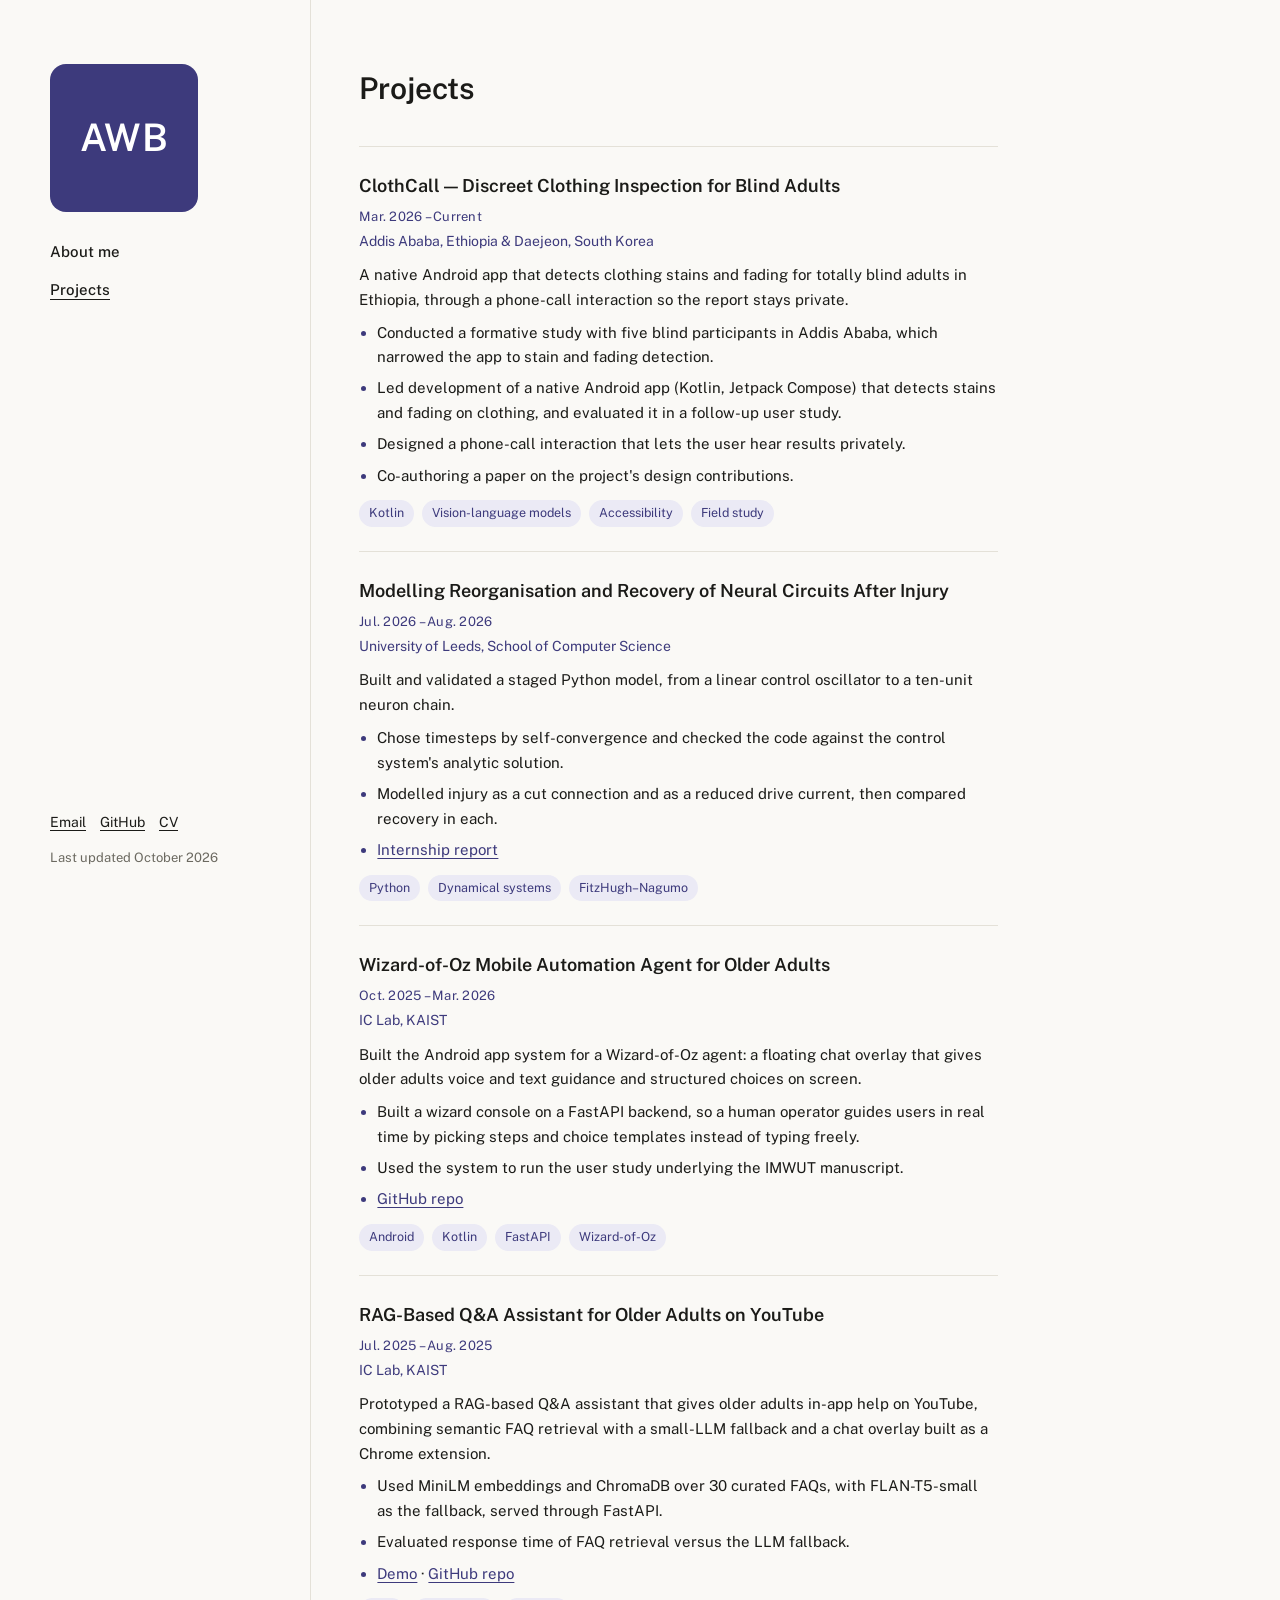
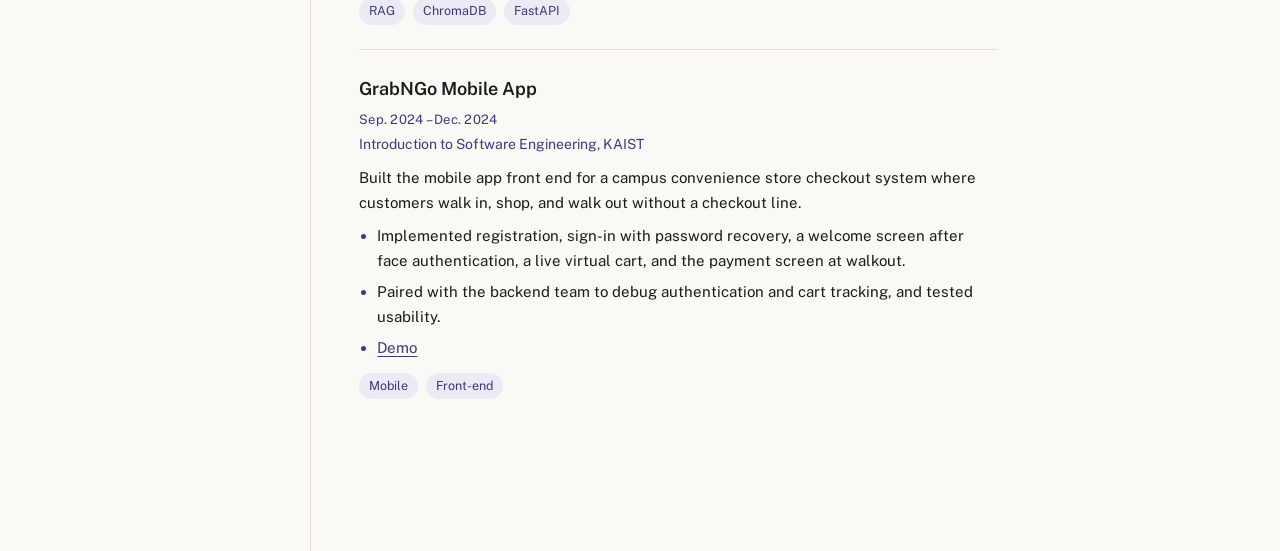
==== projects.html @ 0a4926be "Initial public site Static personal site: About, Research/Experience, Projects, Skills. Compiled CV " ====
<!DOCTYPE html>
<html lang="en">
<head>
<meta charset="UTF-8">
<meta name="viewport" content="width=device-width, initial-scale=1.0">
<title>Projects — Amen W. Brhanemesqel</title>
<link rel="preconnect" href="https://fonts.googleapis.com">
<link rel="preconnect" href="https://fonts.gstatic.com" crossorigin>
<link href="https://fonts.googleapis.com/css2?family=Fraunces:opsz,wght@9..144,500;9..144,600&family=Public+Sans:ital,wght@0,400;0,500;0,600;1,400&display=swap" rel="stylesheet">
<link rel="stylesheet" href="style.css">
</head>
<body>

<div class="layout">

  <aside class="sidebar">
    <div class="avatar">AWB</div>
    <nav>
      <a href="index.html">About me</a>
      <a href="projects.html" class="current">Projects</a>
    </nav>
    <div class="sidebar-footer">
      <div class="social-links">
        <a href="mailto:amita85412525@kaist.ac.kr">Email</a>
        <a href="https://github.com/amenwolde" target="_blank" rel="noopener">GitHub</a>
        <a href="Amen_Woldesenbet_CV.pdf" target="_blank" rel="noopener">CV</a>
      </div>
      <div class="updated">Last updated October 2026</div>
    </div>
  </aside>

  <main>

    <h1 class="page-title">Projects</h1>

    <section id="projects">

      <div class="entry">
        <h3>ClothCall — Discreet Clothing Inspection for Blind Adults</h3>
        <div class="meta">Mar. 2026 – Current</div>
        <div class="place">Addis Ababa, Ethiopia &amp; Daejeon, South Korea</div>
        <p>A native Android app that detects clothing stains and fading for totally blind adults in Ethiopia, through a phone-call interaction so the report stays private.</p>
        <ul>
          <li>Conducted a formative study with five blind participants in Addis Ababa, which narrowed the app to stain and fading detection.</li>
          <li>Led development of a native Android app (Kotlin, Jetpack Compose) that detects stains and fading on clothing, and evaluated it in a follow-up user study.</li>
          <li>Designed a phone-call interaction that lets the user hear results privately.</li>
          <li>Co-authoring a paper on the project's design contributions.</li>
        </ul>
        <div class="tag-row">
          <span class="tag">Kotlin</span>
          <span class="tag">Vision-language models</span>
          <span class="tag">Accessibility</span>
          <span class="tag">Field study</span>
        </div>
      </div>

      <div class="entry">
        <h3>Modelling Reorganisation and Recovery of Neural Circuits After Injury</h3>
        <div class="meta">Jul. 2026 – Aug. 2026</div>
        <div class="place">University of Leeds, School of Computer Science</div>
        <p>Built and validated a staged Python model, from a linear control oscillator to a ten-unit neuron chain.</p>
        <ul>
          <li>Chose timesteps by self-convergence and checked the code against the control system's analytic solution.</li>
          <li>Modelled injury as a cut connection and as a reduced drive current, then compared recovery in each.</li>
          <li><a href="https://drive.google.com/file/d/1W3PH9Ff0q4g5hTz11ZcTxBwVVzl6ne8S/view?usp=sharing" target="_blank" rel="noopener">Internship report</a></li>
        </ul>
        <div class="tag-row">
          <span class="tag">Python</span>
          <span class="tag">Dynamical systems</span>
          <span class="tag">FitzHugh–Nagumo</span>
        </div>
      </div>

      <div class="entry">
        <h3>Wizard-of-Oz Mobile Automation Agent for Older Adults</h3>
        <div class="meta">Oct. 2025 – Mar. 2026</div>
        <div class="place">IC Lab, KAIST</div>
        <p>Built the Android app system for a Wizard-of-Oz agent: a floating chat overlay that gives older adults voice and text guidance and structured choices on screen.</p>
        <ul>
          <li>Built a wizard console on a FastAPI backend, so a human operator guides users in real time by picking steps and choice templates instead of typing freely.</li>
          <li>Used the system to run the user study underlying the IMWUT manuscript.</li>
          <li><a href="https://github.com/Kaist-ICLab/Mobile-AI-helper" target="_blank" rel="noopener">GitHub repo</a></li>
        </ul>
        <div class="tag-row">
          <span class="tag">Android</span>
          <span class="tag">Kotlin</span>
          <span class="tag">FastAPI</span>
          <span class="tag">Wizard-of-Oz</span>
        </div>
      </div>

      <div class="entry">
        <h3>RAG-Based Q&amp;A Assistant for Older Adults on YouTube</h3>
        <div class="meta">Jul. 2025 – Aug. 2025</div>
        <div class="place">IC Lab, KAIST</div>
        <p>Prototyped a RAG-based Q&amp;A assistant that gives older adults in-app help on YouTube, combining semantic FAQ retrieval with a small-LLM fallback and a chat overlay built as a Chrome extension.</p>
        <ul>
          <li>Used MiniLM embeddings and ChromaDB over 30 curated FAQs, with FLAN-T5-small as the fallback, served through FastAPI.</li>
          <li>Evaluated response time of FAQ retrieval versus the LLM fallback.</li>
          <li><a href="https://drive.google.com/file/d/1zM8v5Gv-6i6zQXkNu6hFYhzypun6-TdA/view?usp=sharing" target="_blank" rel="noopener">Demo</a> · <a href="https://github.com/amenwolde/Youtube-extension" target="_blank" rel="noopener">GitHub repo</a></li>
        </ul>
        <div class="tag-row">
          <span class="tag">RAG</span>
          <span class="tag">ChromaDB</span>
          <span class="tag">FastAPI</span>
        </div>
      </div>

      <div class="entry">
        <h3>GrabNGo Mobile App</h3>
        <div class="meta">Sep. 2024 – Dec. 2024</div>
        <div class="place">Introduction to Software Engineering, KAIST</div>
        <p>Built the mobile app front end for a campus convenience store checkout system where customers walk in, shop, and walk out without a checkout line.</p>
        <ul>
          <li>Implemented registration, sign-in with password recovery, a welcome screen after face authentication, a live virtual cart, and the payment screen at walkout.</li>
          <li>Paired with the backend team to debug authentication and cart tracking, and tested usability.</li>
          <li><a href="https://drive.google.com/file/d/1HJCICB93lQ8GSmQ17-0LfWwXsdIGV2eK/view?usp=sharing" target="_blank" rel="noopener">Demo</a></li>
        </ul>
        <div class="tag-row">
          <span class="tag">Mobile</span>
          <span class="tag">Front-end</span>
        </div>
      </div>

    </section>

  </main>

</div>

</body>
</html>
---- style.css ----
:root {
  --ink: #1B1B18;
  --muted: #6B6960;
  --hair: #E4E1D8;
  --bg: #FAF9F6;
  --card: #FFFFFF;
  --accent: #3D3A7C;
  --accent-soft: #EBEAF5;
}

* { box-sizing: border-box; }

body {
  margin: 0;
  background: var(--bg);
  color: var(--ink);
  font-family: 'Public Sans', -apple-system, BlinkMacSystemFont, sans-serif;
  font-size: 16px;
  line-height: 1.65;
  -webkit-font-smoothing: antialiased;
}

a { color: var(--accent); text-decoration: none; }
a:hover { text-decoration: underline; }

.lead-link a,
.entry a,
.entry ul a {
  text-decoration: underline;
  text-underline-offset: 3px;
  text-decoration-thickness: 1px;
}
.lead-link a:hover,
.entry a:hover,
.entry ul a:hover { text-decoration-thickness: 2px; }

.layout {
  display: grid;
  grid-template-columns: 260px 1fr;
  max-width: 1180px;
  margin: 0 auto;
  min-height: 100vh;
}

.sidebar {
  position: sticky;
  top: 0;
  align-self: start;
  height: 100vh;
  padding: 4rem 2rem 2rem 0;
  display: flex;
  flex-direction: column;
}

.avatar {
  width: 148px;
  height: 148px;
  border-radius: 16px;
  background: var(--accent);
  color: #fff;
  display: flex;
  align-items: center;
  justify-content: center;
  font-family: 'Public Sans', sans-serif;
  font-weight: 600;
  font-size: 38px;
  letter-spacing: 1px;
  margin-bottom: 1.75rem;
}

nav {
  display: flex;
  flex-direction: column;
  gap: 0.85rem;
}

nav a {
  color: var(--ink);
  font-weight: 500;
  font-size: 15px;
}

nav a:hover { color: var(--accent); text-decoration: none; }
nav a.current { text-decoration: underline; text-underline-offset: 4px; }

.sidebar-footer {
  margin-top: auto;
  padding-top: 2rem;
}

.social-links {
  display: flex;
  gap: 14px;
  flex-wrap: wrap;
  font-size: 14px;
}

.social-links a {
  color: var(--ink);
  text-decoration: underline;
  text-underline-offset: 3px;
  text-decoration-thickness: 1px;
}
.social-links a:hover { color: var(--accent); text-decoration-thickness: 2px; }

.updated {
  margin-top: 0.75rem;
  font-size: 13px;
  color: var(--muted);
}

main {
  padding: 4rem 2rem 6rem 3rem;
  border-left: 1px solid var(--hair);
  max-width: 720px;
}

.signature {
  font-family: 'Fraunces', 'Public Sans', serif;
  font-size: 36px;
  font-weight: 500;
  letter-spacing: -0.01em;
  line-height: 1.15;
  margin: 0 0 1.75rem;
  color: var(--ink);
  background: #DEBEDC;
  border: 1px solid var(--ink);
  padding: 0.2em 0.5em;
  display: inline-block;
}

.page-title {
  font-size: 30px;
  font-weight: 600;
  margin: 0 0 2rem;
}

p {
  margin: 0 0 1.15rem;
  color: var(--ink);
}

p.lead-link {
  font-weight: 500;
}

section { margin-bottom: 3.5rem; }

h2 {
  font-size: 26px;
  font-weight: 600;
  margin: 0 0 0.25rem;
}

.entry {
  border-top: 1px solid var(--hair);
  padding: 1.5rem 0;
}

.entry:last-child { padding-bottom: 0; }

.entry h3 {
  font-size: 18px;
  font-weight: 600;
  margin: 0 0 0.35rem;
}

.entry .meta {
  font-size: 13px;
  letter-spacing: 0.02em;
  color: var(--accent);
  margin-bottom: 0.15rem;
}

.entry .place {
  font-size: 14px;
  color: var(--accent);
  margin-bottom: 0.65rem;
}

.entry .place a {
  color: var(--accent);
  text-decoration: underline;
  text-underline-offset: 3px;
  text-decoration-thickness: 1px;
}
.entry .place a:hover { text-decoration-thickness: 2px; }

.entry p { margin-bottom: 0.5rem; font-size: 15px; }

.entry ul {
  margin: 0.5rem 0 0;
  padding-left: 1.15rem;
}

.entry ul li {
  margin-bottom: 0.4rem;
  font-size: 15px;
}

.entry ul li::marker { color: var(--accent); }

.tag-row {
  display: flex;
  flex-wrap: wrap;
  gap: 8px;
  margin-top: 0.75rem;
}

.tag {
  font-size: 12.5px;
  color: var(--accent);
  background: var(--accent-soft);
  padding: 3px 10px;
  border-radius: 20px;
}

.skill-row {
  display: grid;
  grid-template-columns: 170px 1fr;
  gap: 1.25rem;
  padding: 1rem 0;
}

.skill-row .skill-cat {
  font-size: 14px;
  font-weight: 600;
  color: var(--muted);
}

.skill-row .skill-list {
  font-size: 15px;
}

@media (max-width: 800px) {
  .skill-row {
    grid-template-columns: 1fr;
    gap: 0.25rem;
  }
}

@media (max-width: 800px) {
  .layout { grid-template-columns: 1fr; }
  .sidebar {
    position: relative;
    height: auto;
    padding: 2.5rem 1.5rem 1.5rem;
    flex-direction: row;
    align-items: center;
    gap: 1.5rem;
  }
  .avatar { width: 84px; height: 84px; font-size: 22px; margin-bottom: 0; border-radius: 12px; }
  nav { flex-direction: row; flex-wrap: wrap; gap: 1.25rem; }
  .sidebar-footer { display: none; }
  main { padding: 2.5rem 1.5rem 4rem; border-left: none; border-top: 1px solid var(--hair); max-width: 100%; }
  .signature { font-size: 28px; }
}
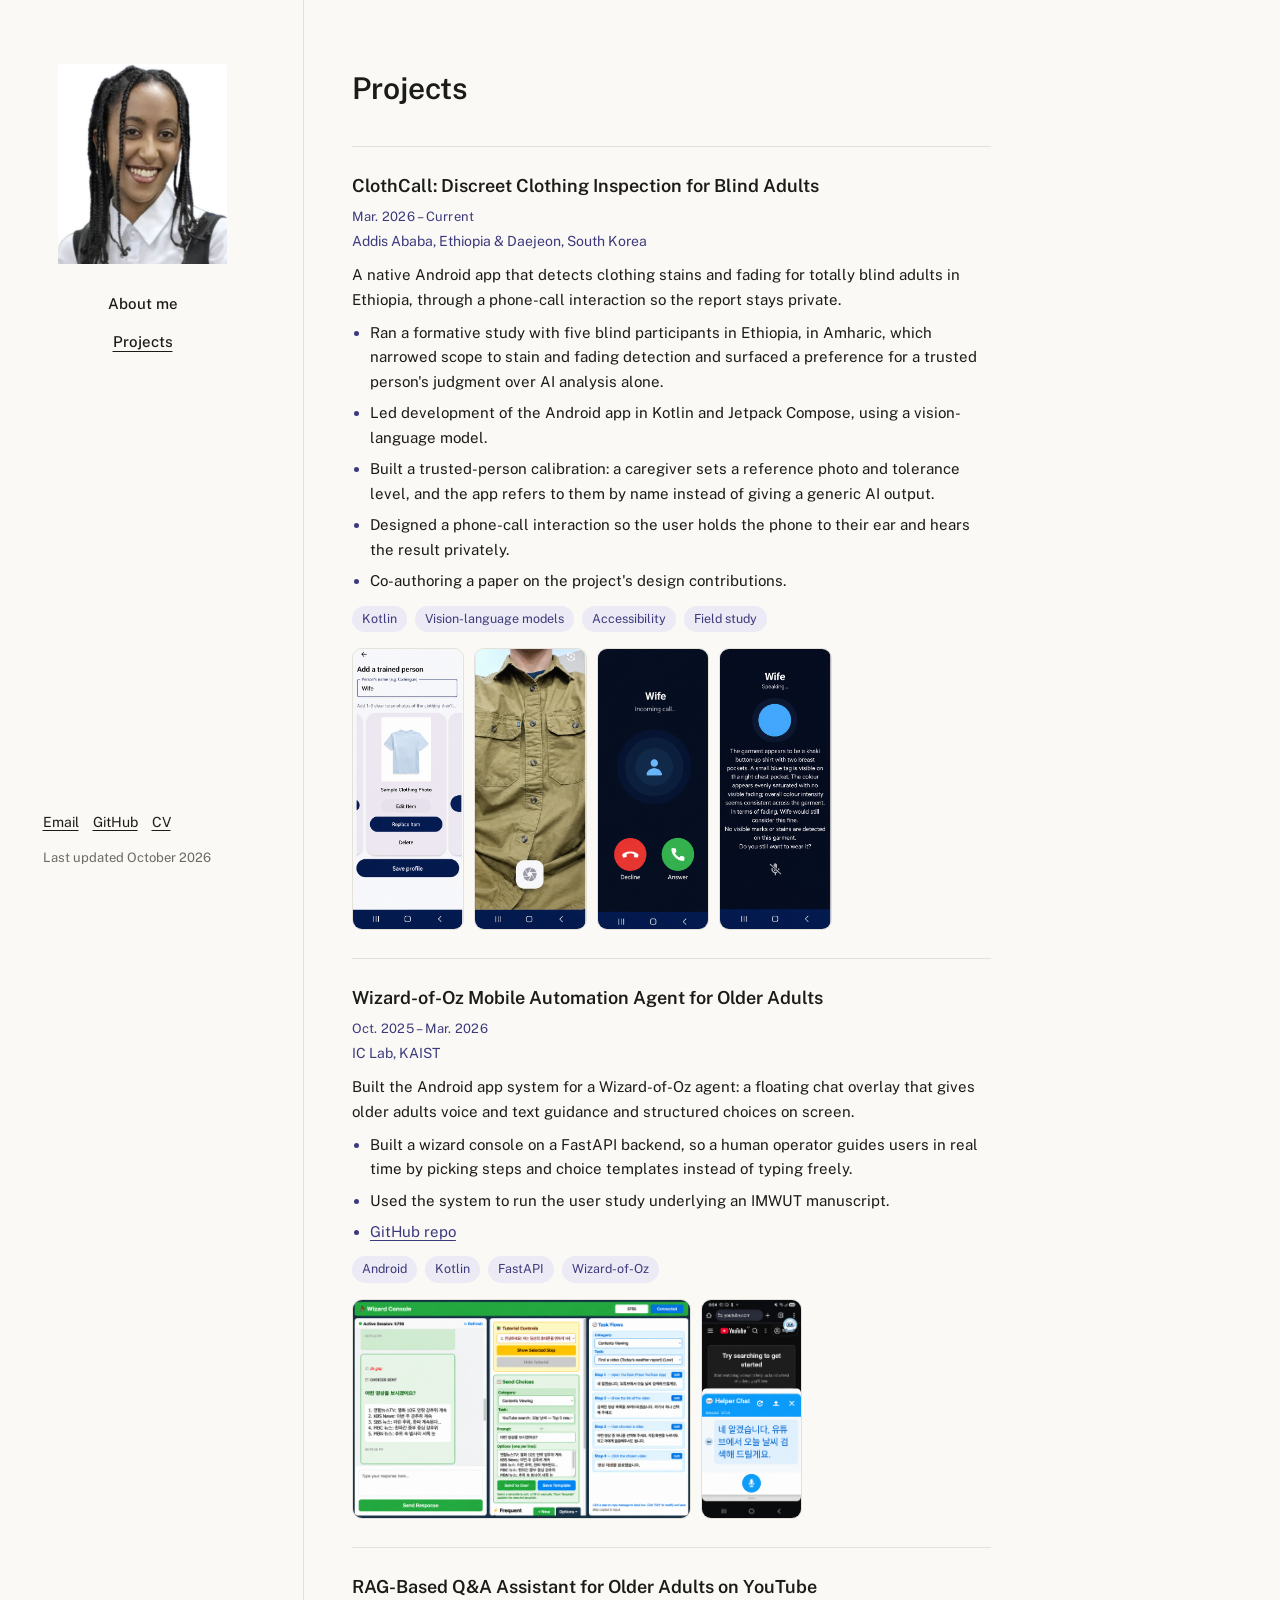
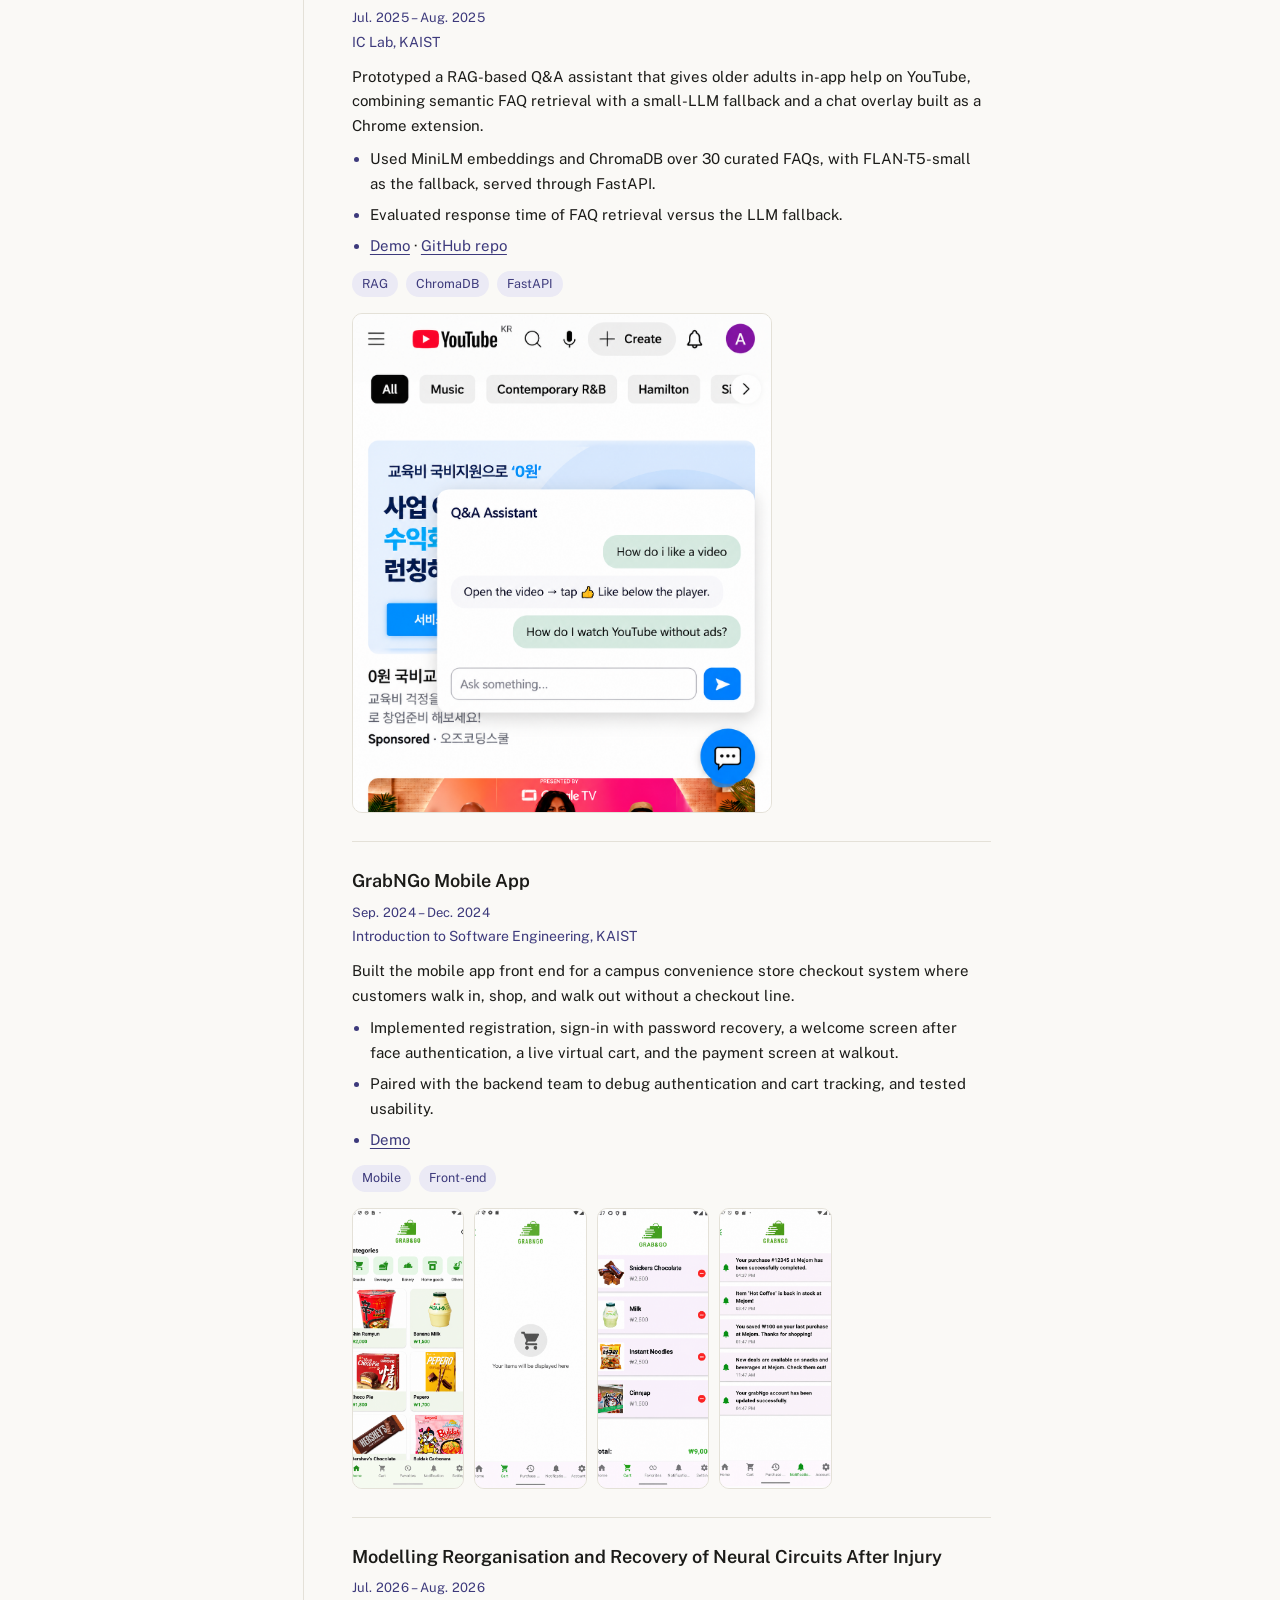
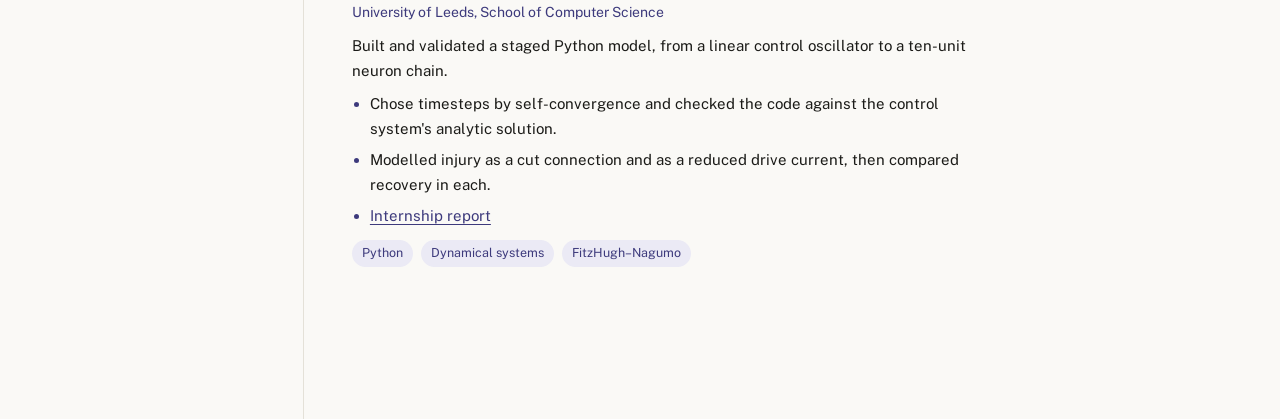
==== commit 8ad01e6c: "add project images" ====
--- a/projects.html
+++ b/projects.html
@@ -3,7 +3,7 @@
 <head>
 <meta charset="UTF-8">
 <meta name="viewport" content="width=device-width, initial-scale=1.0">
-<title>Projects — Amen W. Brhanemesqel</title>
+<title>Projects · Amen W. Brhanemesqel</title>
 <link rel="preconnect" href="https://fonts.googleapis.com">
 <link rel="preconnect" href="https://fonts.gstatic.com" crossorigin>
 <link href="https://fonts.googleapis.com/css2?family=Fraunces:opsz,wght@9..144,500;9..144,600&family=Public+Sans:ital,wght@0,400;0,500;0,600;1,400&display=swap" rel="stylesheet">
@@ -14,7 +14,7 @@
 <div class="layout">
 
   <aside class="sidebar">
-    <div class="avatar">AWB</div>
+    <img class="avatar" src="images/avatar.jpg" alt="Portrait of Amen Woldesenbet Brhanemesqel">
     <nav>
       <a href="index.html">About me</a>
       <a href="projects.html" class="current">Projects</a>
@@ -36,14 +36,15 @@
     <section id="projects">
 
       <div class="entry">
-        <h3>ClothCall — Discreet Clothing Inspection for Blind Adults</h3>
+        <h3>ClothCall: Discreet Clothing Inspection for Blind Adults</h3>
         <div class="meta">Mar. 2026 – Current</div>
         <div class="place">Addis Ababa, Ethiopia &amp; Daejeon, South Korea</div>
         <p>A native Android app that detects clothing stains and fading for totally blind adults in Ethiopia, through a phone-call interaction so the report stays private.</p>
         <ul>
-          <li>Conducted a formative study with five blind participants in Addis Ababa, which narrowed the app to stain and fading detection.</li>
-          <li>Led development of a native Android app (Kotlin, Jetpack Compose) that detects stains and fading on clothing, and evaluated it in a follow-up user study.</li>
-          <li>Designed a phone-call interaction that lets the user hear results privately.</li>
+          <li>Ran a formative study with five blind participants in Ethiopia, in Amharic, which narrowed scope to stain and fading detection and surfaced a preference for a trusted person's judgment over AI analysis alone.</li>
+          <li>Led development of the Android app in Kotlin and Jetpack Compose, using a vision-language model.</li>
+          <li>Built a trusted-person calibration: a caregiver sets a reference photo and tolerance level, and the app refers to them by name instead of giving a generic AI output.</li>
+          <li>Designed a phone-call interaction so the user holds the phone to their ear and hears the result privately.</li>
           <li>Co-authoring a paper on the project's design contributions.</li>
         </ul>
         <div class="tag-row">
@@ -51,6 +52,74 @@
           <span class="tag">Vision-language models</span>
           <span class="tag">Accessibility</span>
           <span class="tag">Field study</span>
+        </div>
+        <div class="image-row quad">
+          <img class="entry-img phone" src="images/clothcall-fade-calibration.png" alt="Add a trusted person: name them (e.g. Wife, Colleague) and rate the same fabric photo at four fade levels (Still fine, Borderline, Retire, Very Worn)">
+          <img class="entry-img phone" src="images/clothcall-shirt-photo.png" alt="Camera view of a khaki button-up shirt the user is holding up to inspect">
+          <img class="entry-img phone" src="images/clothcall-incoming-call.png" alt="Incoming call screen from the trusted person named 'Wife'">
+          <img class="entry-img phone" src="images/clothcall-result.png" alt="Wife is speaking: khaki button-up shirt with two breast pockets, small blue tag on the right chest pocket, colour consistent across the garment, no visible marks or stains; Wife would still consider this fine">
+        </div>
+      </div>
+
+      <div class="entry">
+        <h3>Wizard-of-Oz Mobile Automation Agent for Older Adults</h3>
+        <div class="meta">Oct. 2025 – Mar. 2026</div>
+        <div class="place">IC Lab, KAIST</div>
+        <p>Built the Android app system for a Wizard-of-Oz agent: a floating chat overlay that gives older adults voice and text guidance and structured choices on screen.</p>
+        <ul>
+          <li>Built a wizard console on a FastAPI backend, so a human operator guides users in real time by picking steps and choice templates instead of typing freely.</li>
+          <li>Used the system to run the user study underlying an IMWUT manuscript.</li>
+          <li><a href="https://github.com/Kaist-ICLab/Mobile-AI-helper" target="_blank" rel="noopener">GitHub repo</a></li>
+        </ul>
+        <div class="tag-row">
+          <span class="tag">Android</span>
+          <span class="tag">Kotlin</span>
+          <span class="tag">FastAPI</span>
+          <span class="tag">Wizard-of-Oz</span>
+        </div>
+        <div class="image-row pair">
+          <img class="entry-img wide" src="images/wizard-of-oz-console.png" alt="Wizard Console: active session with choices sent to the user ('어떤 영상을 보시겠어요?' and five Korean news options), tutorial controls, 'Send Choices' template picker, and a Task Flows panel showing the Contents Viewing task 'Find a video (Today's weather report)' broken into four editable steps">
+          <img class="entry-img phone" src="images/wizard-of-oz-phone.png" alt="Older-adult phone on YouTube KR with the Helper Chat overlay opened; the assistant says in Korean '네 알겠습니다, 유튜브에서 오늘 날씨 검색해 드릴게요.' above a large microphone button">
+        </div>
+      </div>
+
+      <div class="entry">
+        <h3>RAG-Based Q&amp;A Assistant for Older Adults on YouTube</h3>
+        <div class="meta">Jul. 2025 – Aug. 2025</div>
+        <div class="place">IC Lab, KAIST</div>
+        <p>Prototyped a RAG-based Q&amp;A assistant that gives older adults in-app help on YouTube, combining semantic FAQ retrieval with a small-LLM fallback and a chat overlay built as a Chrome extension.</p>
+        <ul>
+          <li>Used MiniLM embeddings and ChromaDB over 30 curated FAQs, with FLAN-T5-small as the fallback, served through FastAPI.</li>
+          <li>Evaluated response time of FAQ retrieval versus the LLM fallback.</li>
+          <li><a href="https://drive.google.com/file/d/1zM8v5Gv-6i6zQXkNu6hFYhzypun6-TdA/view?usp=sharing" target="_blank" rel="noopener">Demo</a> · <a href="https://github.com/amenwolde/Youtube-extension" target="_blank" rel="noopener">GitHub repo</a></li>
+        </ul>
+        <div class="tag-row">
+          <span class="tag">RAG</span>
+          <span class="tag">ChromaDB</span>
+          <span class="tag">FastAPI</span>
+        </div>
+        <img class="entry-img" src="images/youtube-rag-ext.png" alt="Q&amp;A Assistant overlay on YouTube KR: user asks 'How do I like a video' and the assistant replies 'Open the video, tap Like below the player'; a second question 'How do I watch YouTube without ads?' is in the input">
+      </div>
+
+      <div class="entry">
+        <h3>GrabNGo Mobile App</h3>
+        <div class="meta">Sep. 2024 – Dec. 2024</div>
+        <div class="place">Introduction to Software Engineering, KAIST</div>
+        <p>Built the mobile app front end for a campus convenience store checkout system where customers walk in, shop, and walk out without a checkout line.</p>
+        <ul>
+          <li>Implemented registration, sign-in with password recovery, a welcome screen after face authentication, a live virtual cart, and the payment screen at walkout.</li>
+          <li>Paired with the backend team to debug authentication and cart tracking, and tested usability.</li>
+          <li><a href="https://drive.google.com/file/d/1HJCICB93lQ8GSmQ17-0LfWwXsdIGV2eK/view?usp=sharing" target="_blank" rel="noopener">Demo</a></li>
+        </ul>
+        <div class="tag-row">
+          <span class="tag">Mobile</span>
+          <span class="tag">Front-end</span>
+        </div>
+        <div class="image-row quad">
+          <img class="entry-img phone" src="images/grabngo-home.png" alt="GRAB&amp;GO home: Categories row (Snacks, Beverages, Bakery, Home goods, Others) above a product grid with Shin Ramyun ₩2,000, Banana Milk ₩1,500, Choco Pie ₩1,800, Pepero ₩1,700, Hershey's Chocolate, and Buldak Carbonara">
+          <img class="entry-img phone" src="images/grabngo-cart-empty.png" alt="GRABNGO empty cart screen with a shopping-cart icon and the message 'Your items will be displayed here', Cart tab active in the bottom nav">
+          <img class="entry-img phone" src="images/grabngo-cart-filled.png" alt="GRAB&amp;GO cart with four items (Snickers Chocolate ₩2,500, Milk ₩2,500, Instant Noodles ₩2,500, Cinnjap ₩1,500), each with a red remove button, and a running total of ₩9,000">
+          <img class="entry-img phone" src="images/grabngo-notifications.png" alt="GRABNGO notifications feed: purchase #12345 at Mejom completed, Hot Coffee back in stock, saved ₩100 on last purchase, new deals on snacks and beverages, account updated successfully">
         </div>
       </div>
 
@@ -71,57 +140,6 @@
         </div>
       </div>
 
-      <div class="entry">
-        <h3>Wizard-of-Oz Mobile Automation Agent for Older Adults</h3>
-        <div class="meta">Oct. 2025 – Mar. 2026</div>
-        <div class="place">IC Lab, KAIST</div>
-        <p>Built the Android app system for a Wizard-of-Oz agent: a floating chat overlay that gives older adults voice and text guidance and structured choices on screen.</p>
-        <ul>
-          <li>Built a wizard console on a FastAPI backend, so a human operator guides users in real time by picking steps and choice templates instead of typing freely.</li>
-          <li>Used the system to run the user study underlying the IMWUT manuscript.</li>
-          <li><a href="https://github.com/Kaist-ICLab/Mobile-AI-helper" target="_blank" rel="noopener">GitHub repo</a></li>
-        </ul>
-        <div class="tag-row">
-          <span class="tag">Android</span>
-          <span class="tag">Kotlin</span>
-          <span class="tag">FastAPI</span>
-          <span class="tag">Wizard-of-Oz</span>
-        </div>
-      </div>
-
-      <div class="entry">
-        <h3>RAG-Based Q&amp;A Assistant for Older Adults on YouTube</h3>
-        <div class="meta">Jul. 2025 – Aug. 2025</div>
-        <div class="place">IC Lab, KAIST</div>
-        <p>Prototyped a RAG-based Q&amp;A assistant that gives older adults in-app help on YouTube, combining semantic FAQ retrieval with a small-LLM fallback and a chat overlay built as a Chrome extension.</p>
-        <ul>
-          <li>Used MiniLM embeddings and ChromaDB over 30 curated FAQs, with FLAN-T5-small as the fallback, served through FastAPI.</li>
-          <li>Evaluated response time of FAQ retrieval versus the LLM fallback.</li>
-          <li><a href="https://drive.google.com/file/d/1zM8v5Gv-6i6zQXkNu6hFYhzypun6-TdA/view?usp=sharing" target="_blank" rel="noopener">Demo</a> · <a href="https://github.com/amenwolde/Youtube-extension" target="_blank" rel="noopener">GitHub repo</a></li>
-        </ul>
-        <div class="tag-row">
-          <span class="tag">RAG</span>
-          <span class="tag">ChromaDB</span>
-          <span class="tag">FastAPI</span>
-        </div>
-      </div>
-
-      <div class="entry">
-        <h3>GrabNGo Mobile App</h3>
-        <div class="meta">Sep. 2024 – Dec. 2024</div>
-        <div class="place">Introduction to Software Engineering, KAIST</div>
-        <p>Built the mobile app front end for a campus convenience store checkout system where customers walk in, shop, and walk out without a checkout line.</p>
-        <ul>
-          <li>Implemented registration, sign-in with password recovery, a welcome screen after face authentication, a live virtual cart, and the payment screen at walkout.</li>
-          <li>Paired with the backend team to debug authentication and cart tracking, and tested usability.</li>
-          <li><a href="https://drive.google.com/file/d/1HJCICB93lQ8GSmQ17-0LfWwXsdIGV2eK/view?usp=sharing" target="_blank" rel="noopener">Demo</a></li>
-        </ul>
-        <div class="tag-row">
-          <span class="tag">Mobile</span>
-          <span class="tag">Front-end</span>
-        </div>
-      </div>
-
     </section>
 
   </main>
--- a/style.css
+++ b/style.css
@@ -10,6 +10,8 @@
 
 * { box-sizing: border-box; }
 
+html { overflow-y: scroll; scrollbar-gutter: stable; }
+
 body {
   margin: 0;
   background: var(--bg);
@@ -18,6 +20,7 @@
   font-size: 16px;
   line-height: 1.65;
   -webkit-font-smoothing: antialiased;
+  overflow-x: hidden;
 }
 
 a { color: var(--accent); text-decoration: none; }
@@ -53,25 +56,21 @@
 }
 
 .avatar {
-  width: 148px;
-  height: 148px;
-  border-radius: 16px;
-  background: var(--accent);
-  color: #fff;
-  display: flex;
+  width: 200px;
+  height: 200px;
+  border-radius: 18px;
+  background: transparent;
+  object-fit: contain;
+  display: block;
+  margin-bottom: 1.75rem;
+}
+
+nav {
+  display: flex;
+  flex-direction: column;
   align-items: center;
-  justify-content: center;
-  font-family: 'Public Sans', sans-serif;
-  font-weight: 600;
-  font-size: 38px;
-  letter-spacing: 1px;
-  margin-bottom: 1.75rem;
-}
-
-nav {
-  display: flex;
-  flex-direction: column;
   gap: 0.85rem;
+  width: 200px;
 }
 
 nav a {
@@ -113,6 +112,7 @@
   padding: 4rem 2rem 6rem 3rem;
   border-left: 1px solid var(--hair);
   max-width: 720px;
+  min-width: 0;
 }
 
 .signature {
@@ -199,6 +199,55 @@
 }
 
 .entry ul li::marker { color: var(--accent); }
+
+.entry-img {
+  display: block;
+  width: 100%;
+  max-width: 420px;
+  margin: 1rem 0 0.25rem;
+  border-radius: 10px;
+  border: 1px solid var(--hair);
+  background: var(--bg);
+}
+
+.image-row {
+  display: flex;
+  flex-wrap: wrap;
+  align-items: flex-start;
+  gap: 10px;
+  margin: 1rem 0 0.25rem;
+  max-width: 480px;
+}
+
+.image-row .entry-img { margin: 0; }
+.image-row .entry-img.wide { flex: 1 1 300px; max-width: 320px; }
+.image-row .entry-img.phone { flex: 0 0 130px; max-width: 150px; }
+
+.image-row.triple .entry-img.phone,
+.image-row.quad  .entry-img.phone {
+  flex: 1 1 0;
+  min-width: 0;
+  max-width: none;
+  aspect-ratio: 2 / 5;         /* matches the source screenshots */
+  object-fit: cover;
+  object-position: center;
+}
+
+/* Pair: console + phone — same height, widths differ by aspect ratio */
+.image-row.pair { max-width: none; align-items: stretch; }
+.image-row.pair .entry-img {
+  flex: 0 0 auto;
+  height: 220px;
+  width: auto;
+  max-width: none;
+  object-fit: contain;
+}
+
+@media (max-width: 540px) {
+  .image-row { flex-direction: column; }
+  .image-row .entry-img.wide,
+  .image-row .entry-img.phone { max-width: 100%; width: 100%; flex: 1 1 auto; }
+}
 
 .tag-row {
   display: flex;
@@ -249,8 +298,8 @@
     align-items: center;
     gap: 1.5rem;
   }
-  .avatar { width: 84px; height: 84px; font-size: 22px; margin-bottom: 0; border-radius: 12px; }
-  nav { flex-direction: row; flex-wrap: wrap; gap: 1.25rem; }
+  .avatar { width: 110px; height: 110px; margin-bottom: 0; border-radius: 14px; }
+  nav { flex-direction: row; flex-wrap: wrap; gap: 1.25rem; width: auto; align-items: center; }
   .sidebar-footer { display: none; }
   main { padding: 2.5rem 1.5rem 4rem; border-left: none; border-top: 1px solid var(--hair); max-width: 100%; }
   .signature { font-size: 28px; }
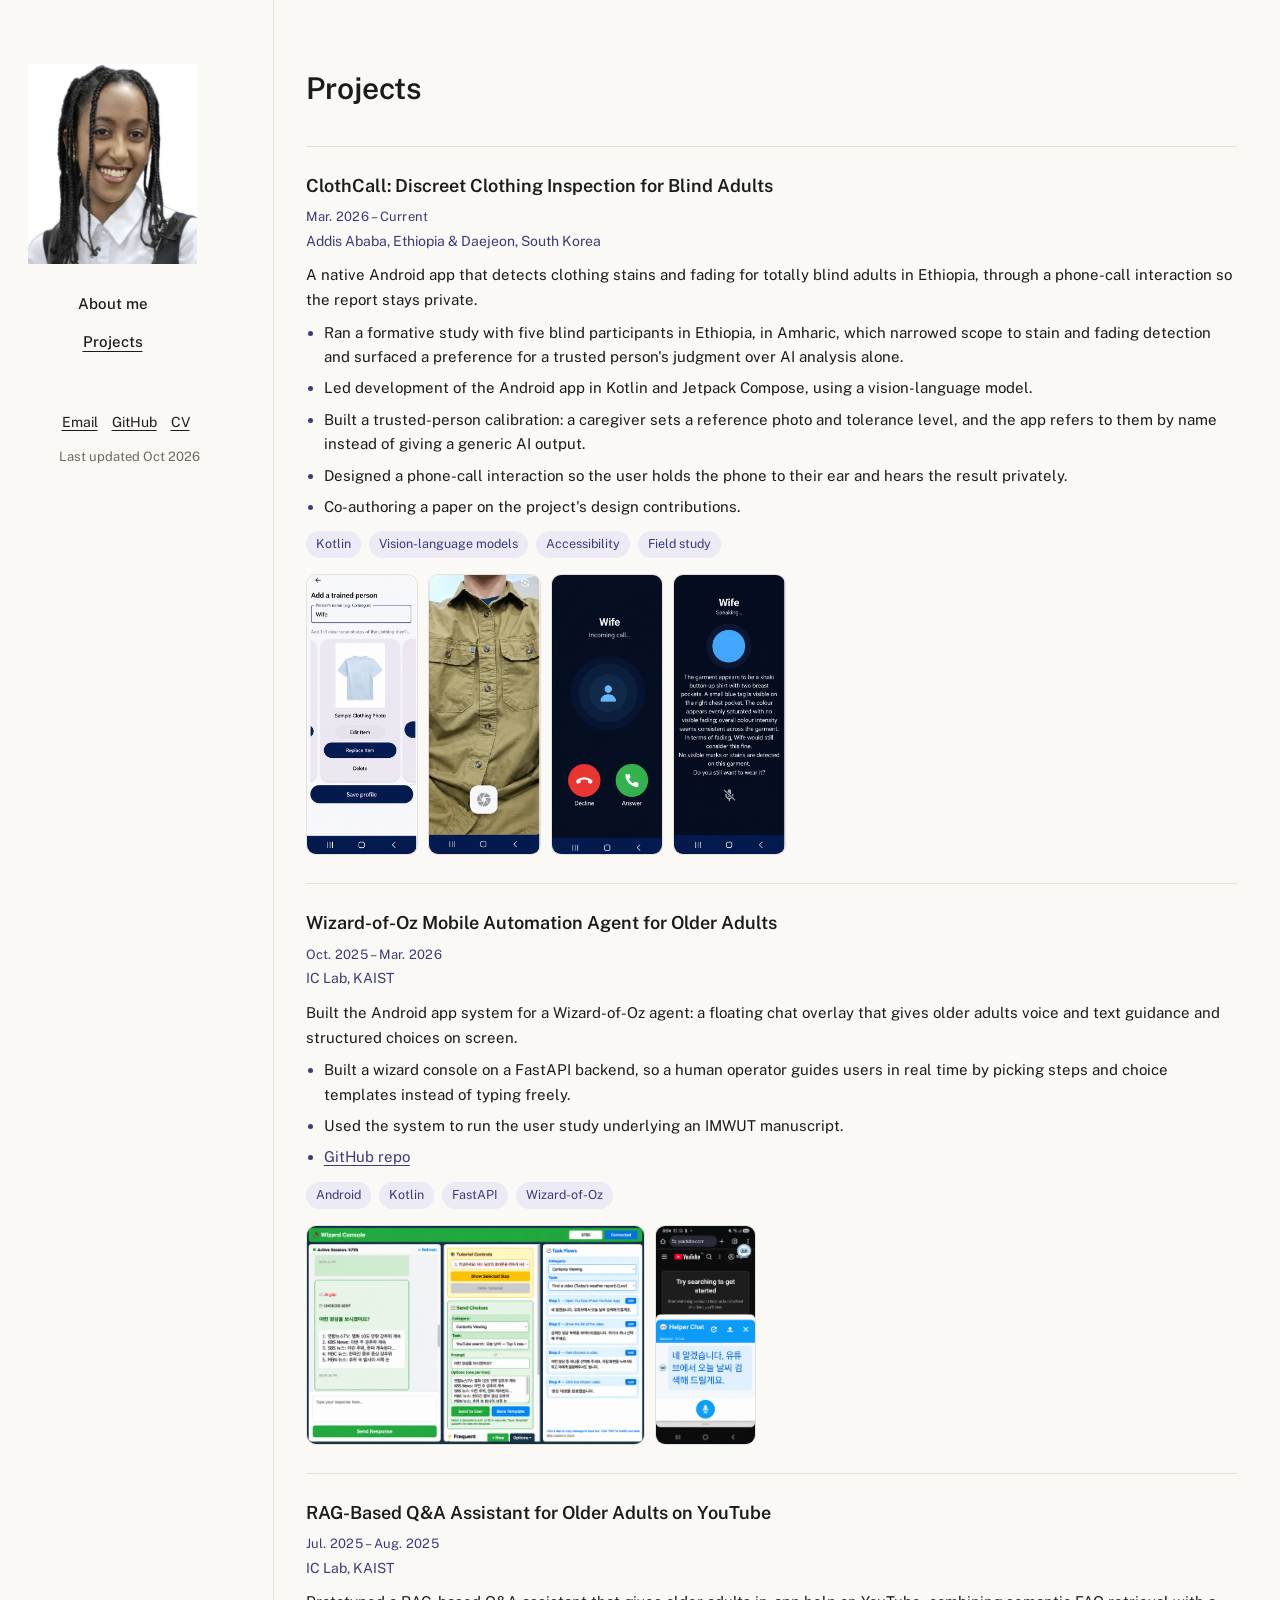
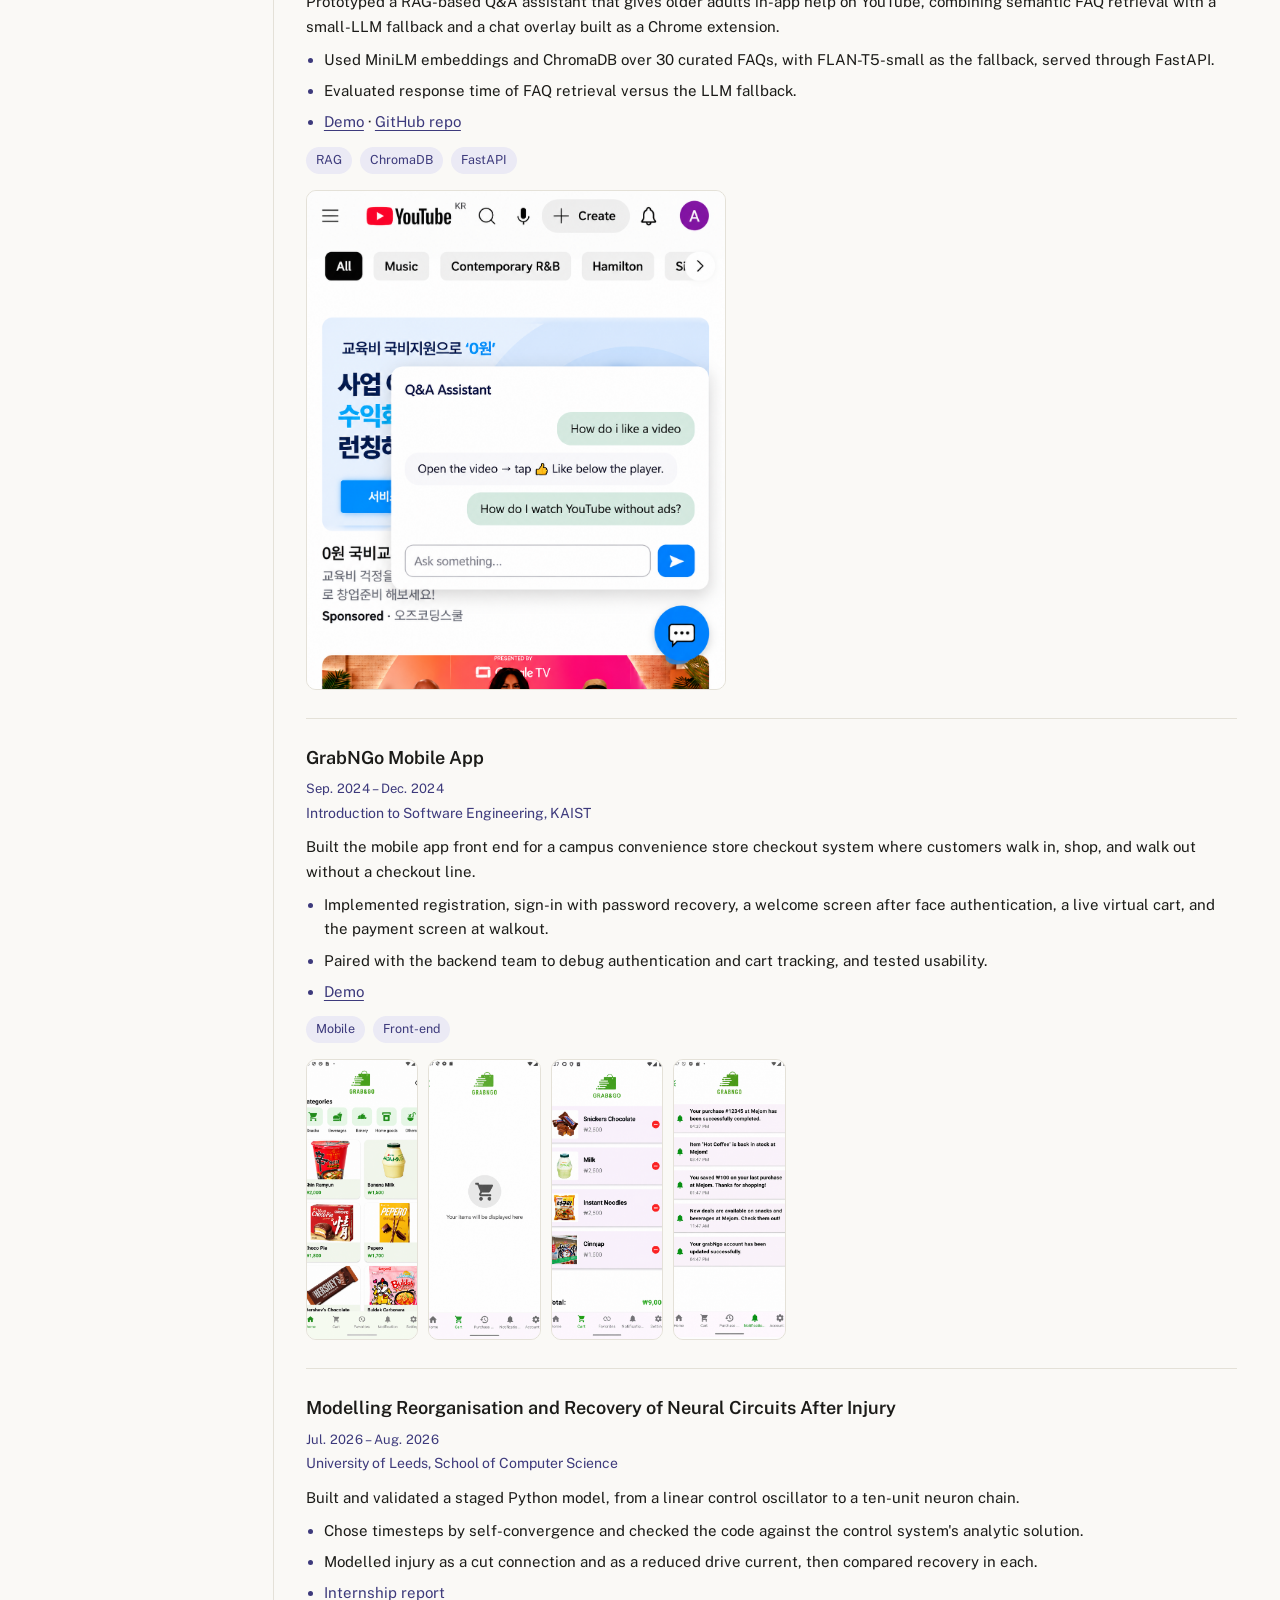
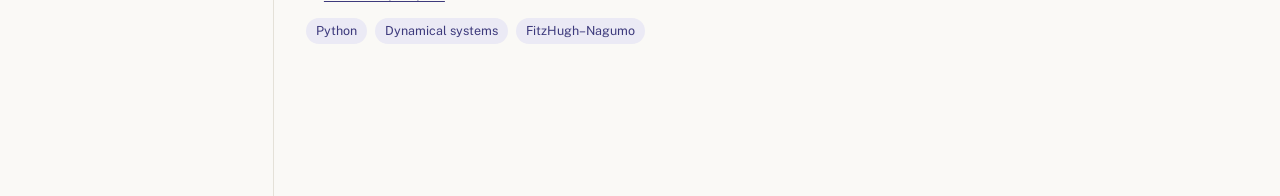
==== commit cdd9e7dc: "update footer" ====
--- a/projects.html
+++ b/projects.html
@@ -25,7 +25,7 @@
         <a href="https://github.com/amenwolde" target="_blank" rel="noopener">GitHub</a>
         <a href="Amen_Woldesenbet_CV.pdf" target="_blank" rel="noopener">CV</a>
       </div>
-      <div class="updated">Last updated October 2026</div>
+      <div class="updated">Last updated Oct 2026</div>
     </div>
   </aside>
 
--- a/style.css
+++ b/style.css
@@ -39,8 +39,9 @@
 
 .layout {
   display: grid;
-  grid-template-columns: 260px 1fr;
-  max-width: 1180px;
+  grid-template-columns: 260px minmax(0, 980px);
+  justify-content: center;
+  max-width: 1500px;
   margin: 0 auto;
   min-height: 100vh;
 }
@@ -49,8 +50,7 @@
   position: sticky;
   top: 0;
   align-self: start;
-  height: 100vh;
-  padding: 4rem 2rem 2rem 0;
+  padding: 4rem 1.5rem 2rem 0;
   display: flex;
   flex-direction: column;
 }
@@ -83,8 +83,10 @@
 nav a.current { text-decoration: underline; text-underline-offset: 4px; }
 
 .sidebar-footer {
-  margin-top: auto;
-  padding-top: 2rem;
+  margin-top: 2rem;
+  padding-top: 1.5rem;
+  align-self: center;
+  text-align: left;
 }
 
 .social-links {
@@ -104,14 +106,14 @@
 
 .updated {
   margin-top: 0.75rem;
+  margin-left: -3px;
   font-size: 13px;
   color: var(--muted);
 }
 
 main {
-  padding: 4rem 2rem 6rem 3rem;
+  padding: 4rem 1rem 6rem 2rem;
   border-left: 1px solid var(--hair);
-  max-width: 720px;
   min-width: 0;
 }
 
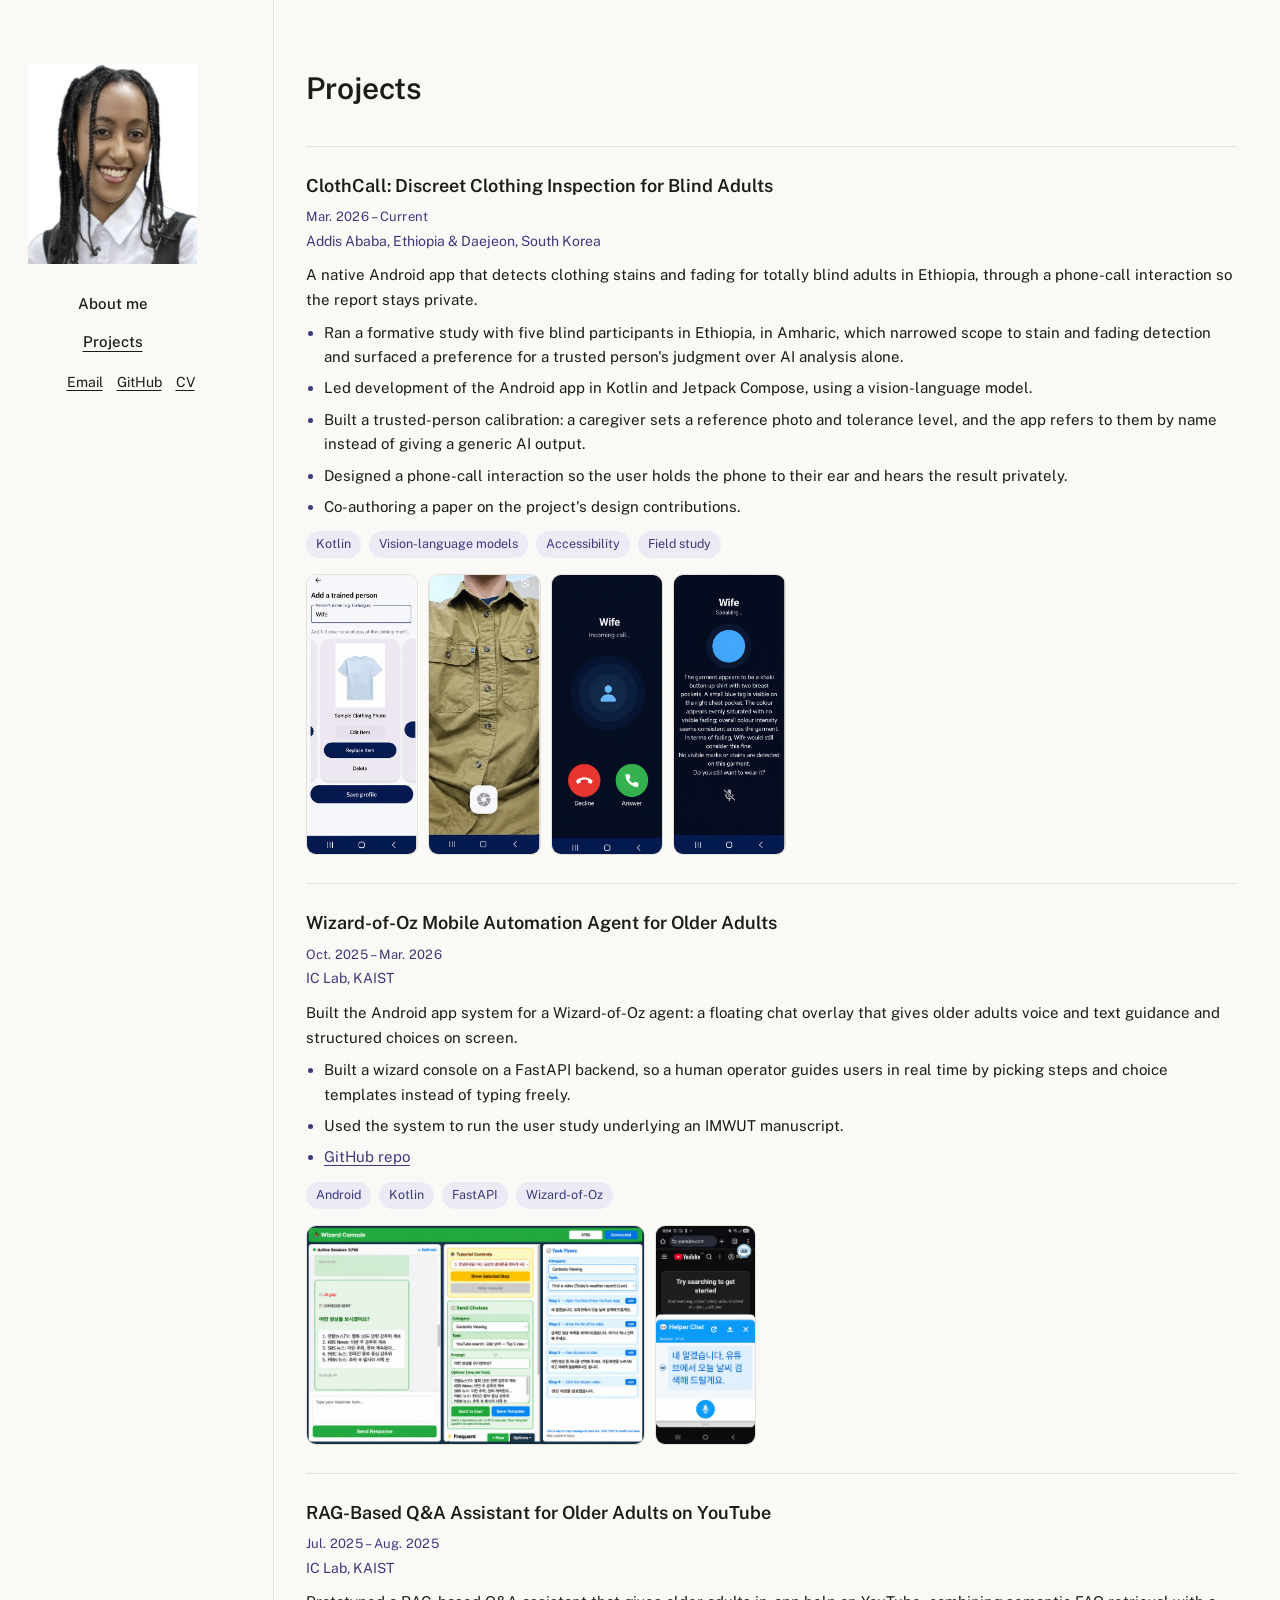
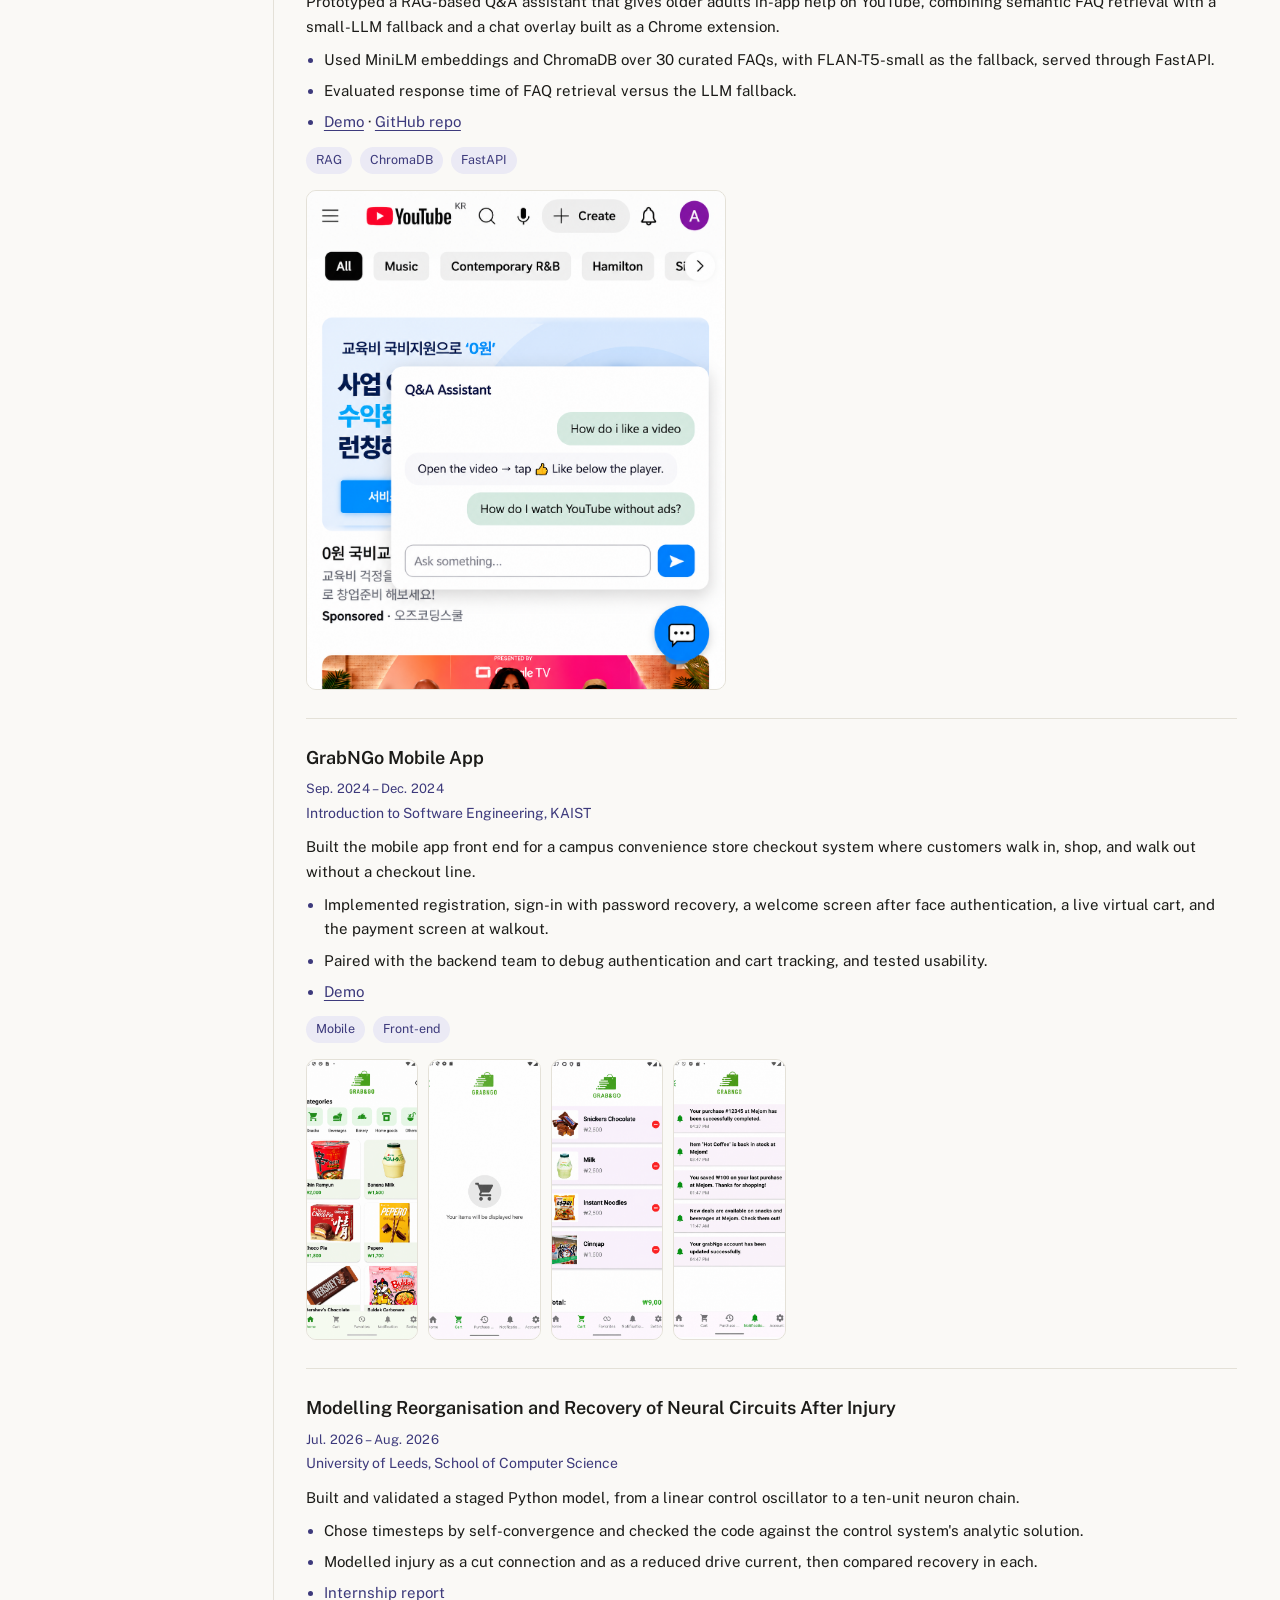
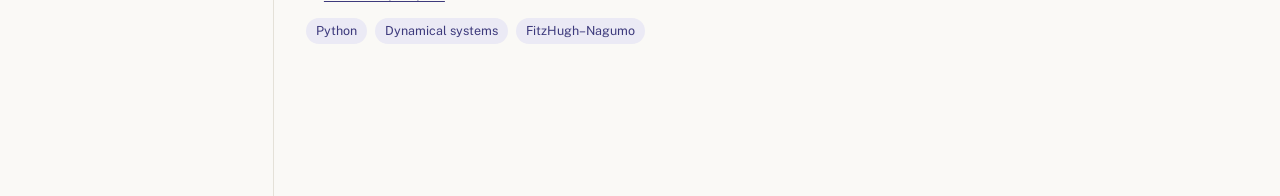
==== commit 8de37824: "update time" ====
--- a/projects.html
+++ b/projects.html
@@ -25,7 +25,6 @@
         <a href="https://github.com/amenwolde" target="_blank" rel="noopener">GitHub</a>
         <a href="Amen_Woldesenbet_CV.pdf" target="_blank" rel="noopener">CV</a>
       </div>
-      <div class="updated">Last updated Oct 2026</div>
     </div>
   </aside>
 
--- a/style.css
+++ b/style.css
@@ -83,8 +83,8 @@
 nav a.current { text-decoration: underline; text-underline-offset: 4px; }
 
 .sidebar-footer {
-  margin-top: 2rem;
-  padding-top: 1.5rem;
+  margin-top: 1rem;
+  padding-top: 0;
   align-self: center;
   text-align: left;
 }
@@ -106,7 +106,7 @@
 
 .updated {
   margin-top: 0.75rem;
-  margin-left: -3px;
+  margin-left: 14px;
   font-size: 13px;
   color: var(--muted);
 }
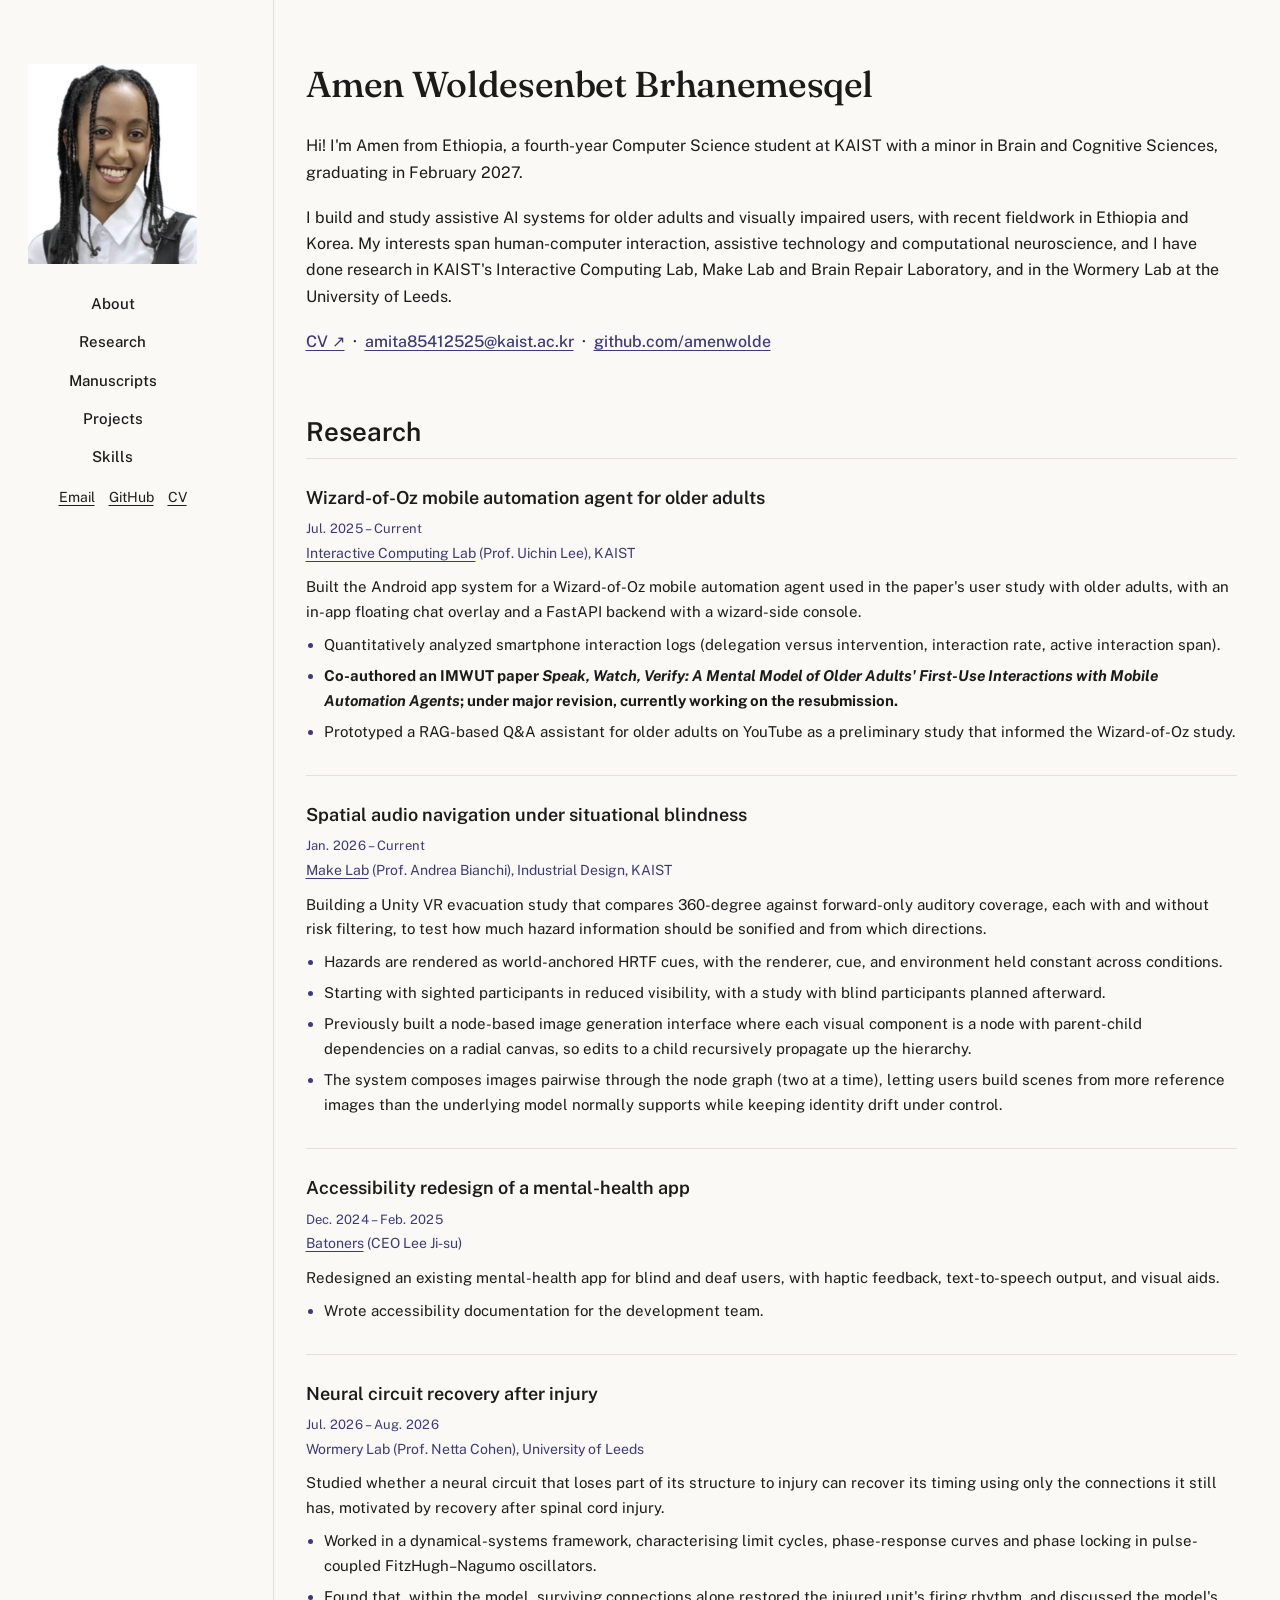
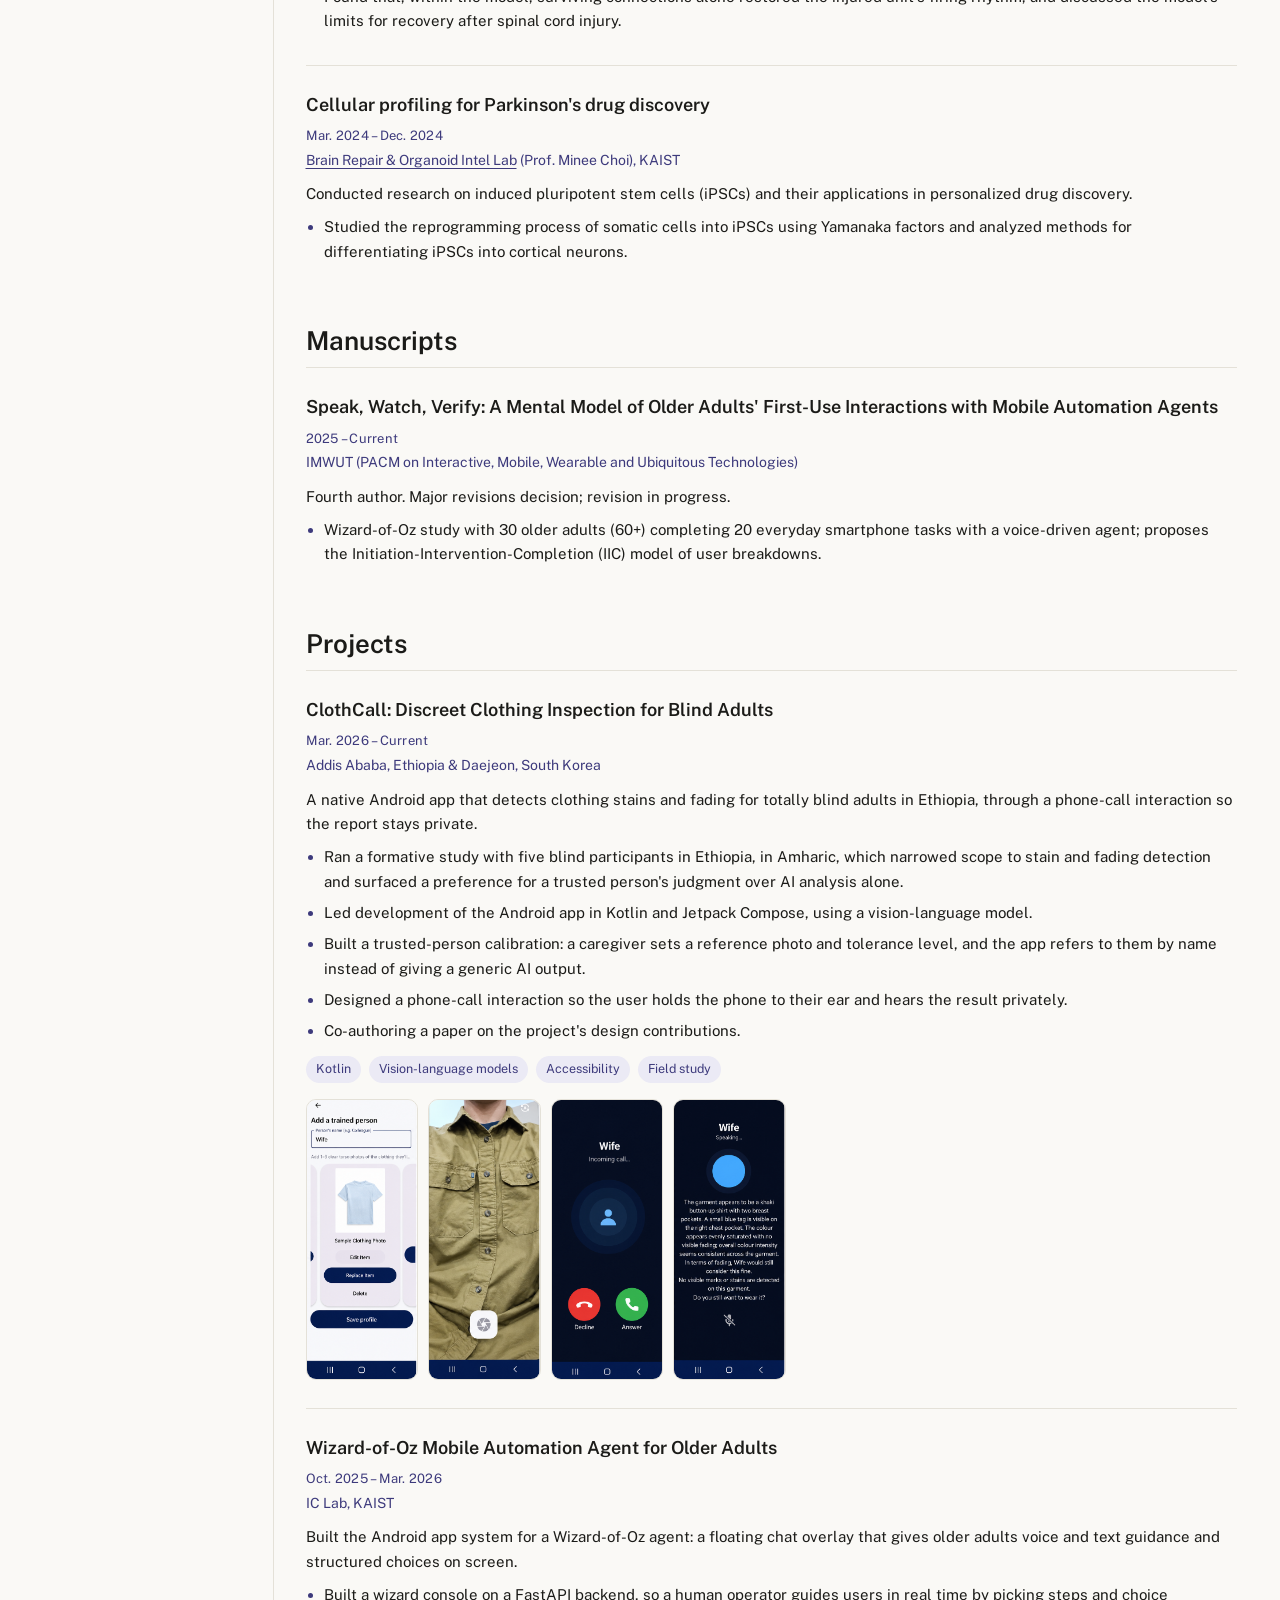
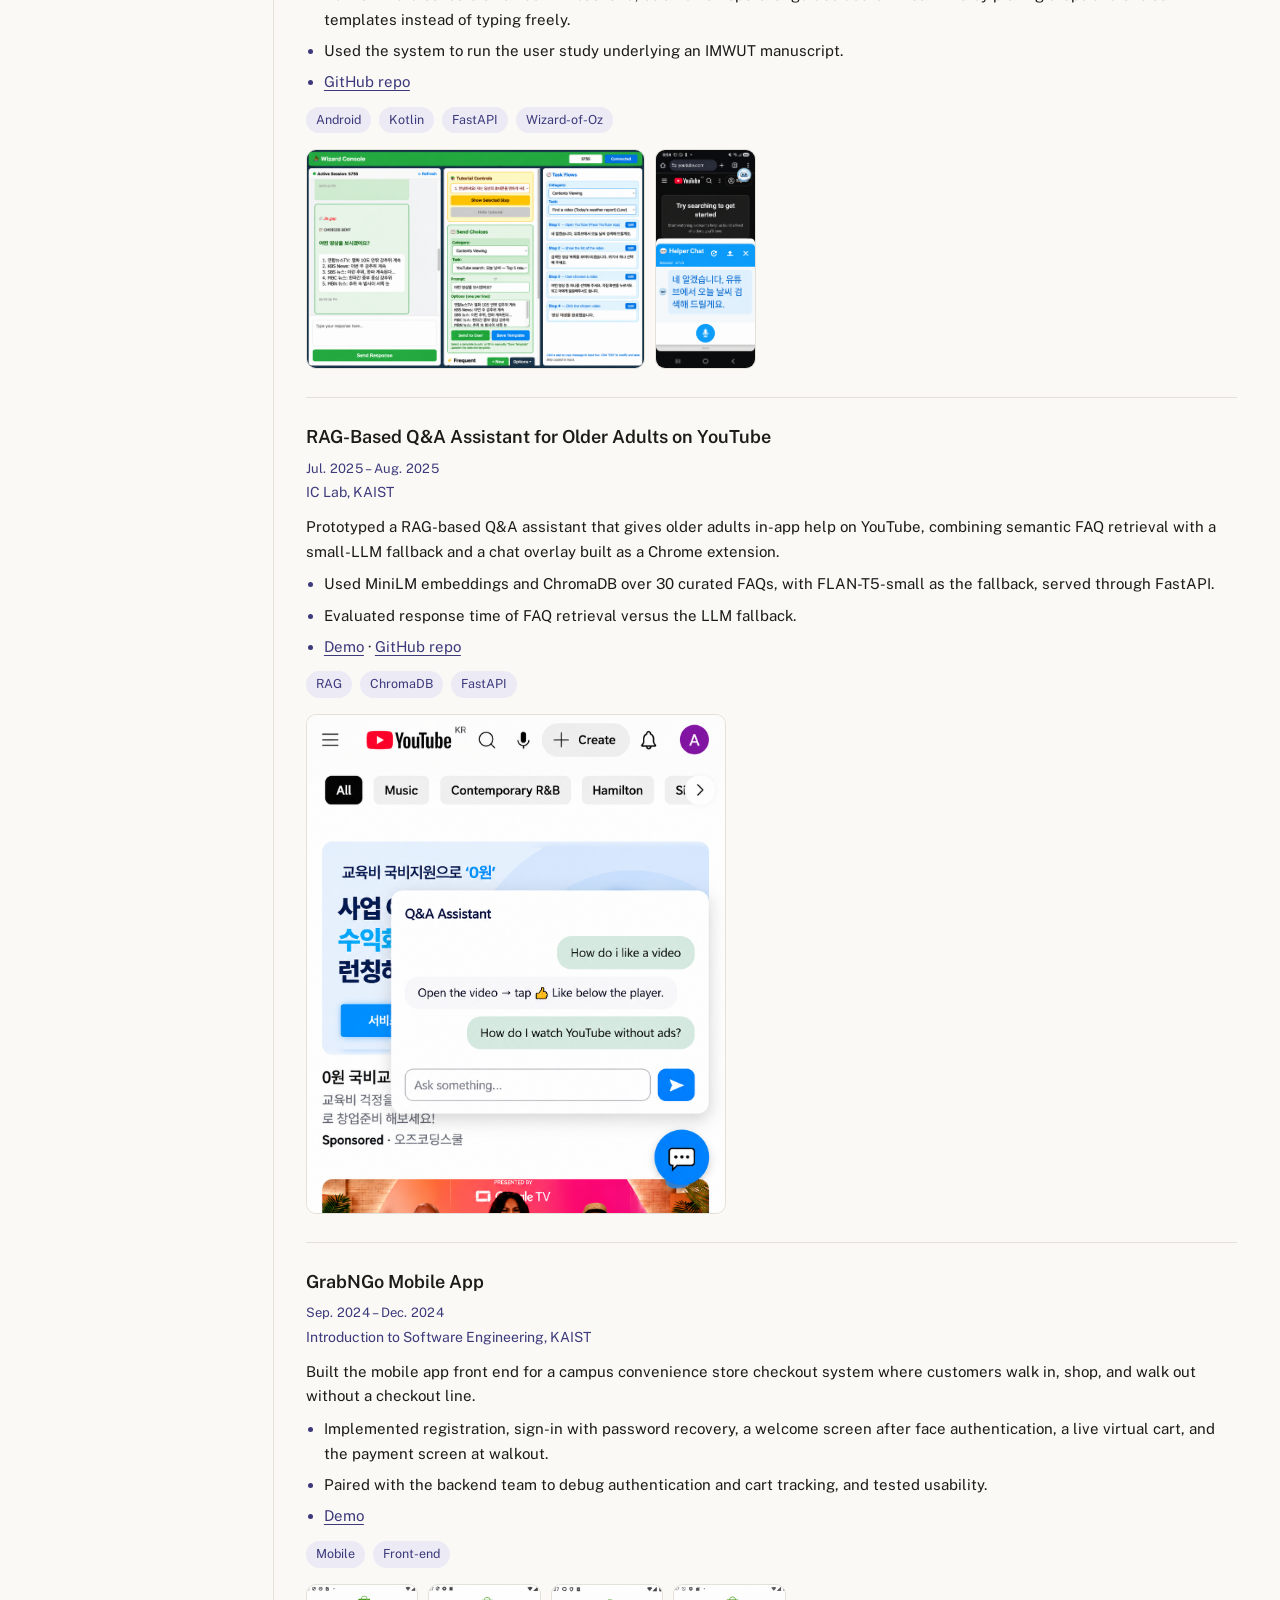
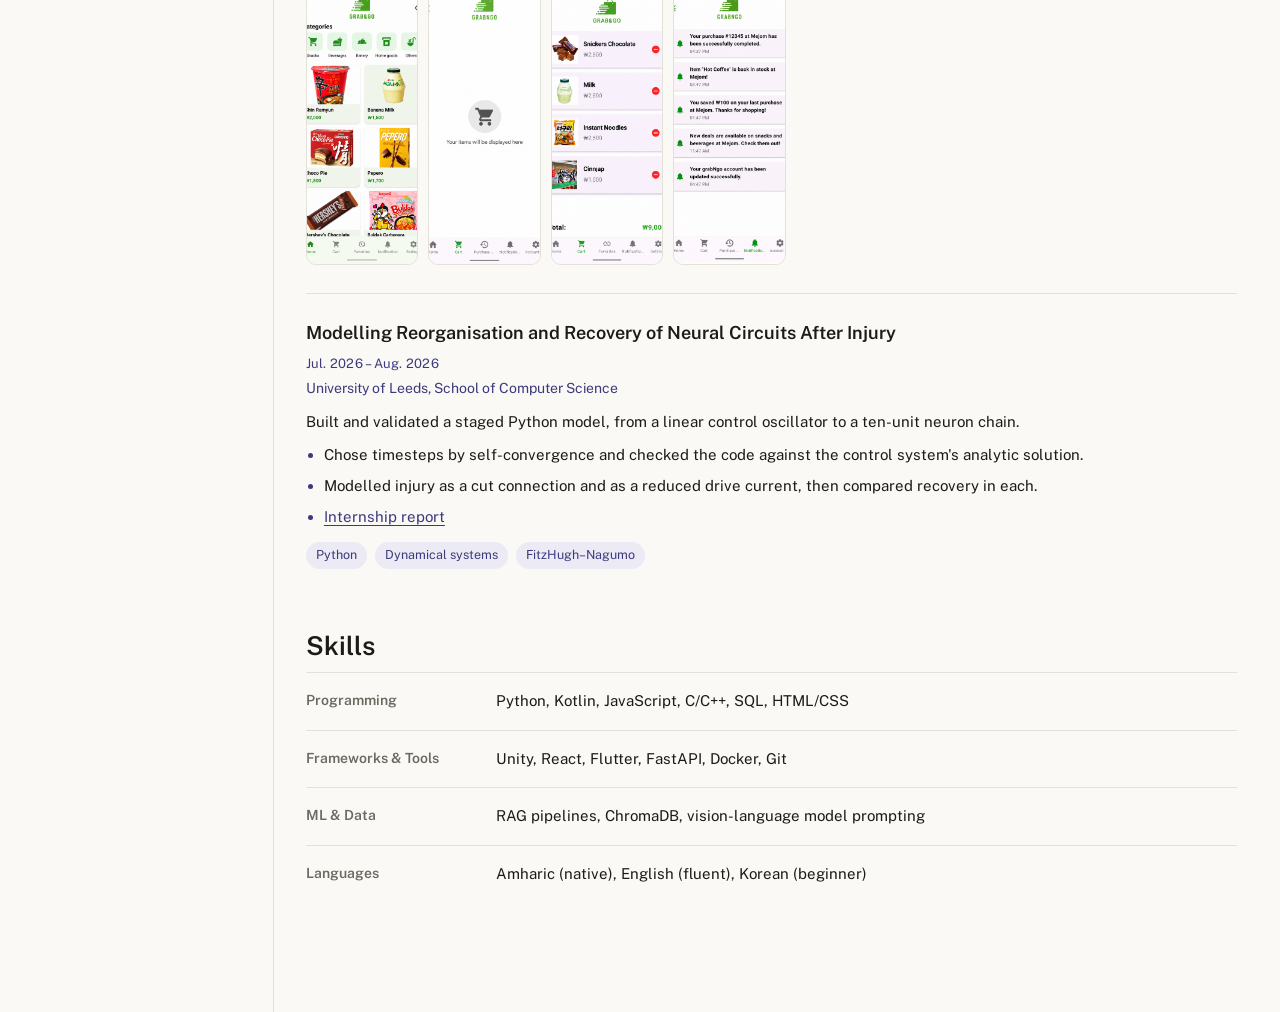
==== commit aed50e15: "single page" ====
--- a/projects.html
+++ b/projects.html
@@ -2,148 +2,11 @@
 <html lang="en">
 <head>
 <meta charset="UTF-8">
-<meta name="viewport" content="width=device-width, initial-scale=1.0">
+<meta http-equiv="refresh" content="0; url=index.html#projects">
+<link rel="canonical" href="index.html#projects">
 <title>Projects · Amen W. Brhanemesqel</title>
-<link rel="preconnect" href="https://fonts.googleapis.com">
-<link rel="preconnect" href="https://fonts.gstatic.com" crossorigin>
-<link href="https://fonts.googleapis.com/css2?family=Fraunces:opsz,wght@9..144,500;9..144,600&family=Public+Sans:ital,wght@0,400;0,500;0,600;1,400&display=swap" rel="stylesheet">
-<link rel="stylesheet" href="style.css">
 </head>
 <body>
-
-<div class="layout">
-
-  <aside class="sidebar">
-    <img class="avatar" src="images/avatar.jpg" alt="Portrait of Amen Woldesenbet Brhanemesqel">
-    <nav>
-      <a href="index.html">About me</a>
-      <a href="projects.html" class="current">Projects</a>
-    </nav>
-    <div class="sidebar-footer">
-      <div class="social-links">
-        <a href="mailto:amita85412525@kaist.ac.kr">Email</a>
-        <a href="https://github.com/amenwolde" target="_blank" rel="noopener">GitHub</a>
-        <a href="Amen_Woldesenbet_CV.pdf" target="_blank" rel="noopener">CV</a>
-      </div>
-    </div>
-  </aside>
-
-  <main>
-
-    <h1 class="page-title">Projects</h1>
-
-    <section id="projects">
-
-      <div class="entry">
-        <h3>ClothCall: Discreet Clothing Inspection for Blind Adults</h3>
-        <div class="meta">Mar. 2026 – Current</div>
-        <div class="place">Addis Ababa, Ethiopia &amp; Daejeon, South Korea</div>
-        <p>A native Android app that detects clothing stains and fading for totally blind adults in Ethiopia, through a phone-call interaction so the report stays private.</p>
-        <ul>
-          <li>Ran a formative study with five blind participants in Ethiopia, in Amharic, which narrowed scope to stain and fading detection and surfaced a preference for a trusted person's judgment over AI analysis alone.</li>
-          <li>Led development of the Android app in Kotlin and Jetpack Compose, using a vision-language model.</li>
-          <li>Built a trusted-person calibration: a caregiver sets a reference photo and tolerance level, and the app refers to them by name instead of giving a generic AI output.</li>
-          <li>Designed a phone-call interaction so the user holds the phone to their ear and hears the result privately.</li>
-          <li>Co-authoring a paper on the project's design contributions.</li>
-        </ul>
-        <div class="tag-row">
-          <span class="tag">Kotlin</span>
-          <span class="tag">Vision-language models</span>
-          <span class="tag">Accessibility</span>
-          <span class="tag">Field study</span>
-        </div>
-        <div class="image-row quad">
-          <img class="entry-img phone" src="images/clothcall-fade-calibration.png" alt="Add a trusted person: name them (e.g. Wife, Colleague) and rate the same fabric photo at four fade levels (Still fine, Borderline, Retire, Very Worn)">
-          <img class="entry-img phone" src="images/clothcall-shirt-photo.png" alt="Camera view of a khaki button-up shirt the user is holding up to inspect">
-          <img class="entry-img phone" src="images/clothcall-incoming-call.png" alt="Incoming call screen from the trusted person named 'Wife'">
-          <img class="entry-img phone" src="images/clothcall-result.png" alt="Wife is speaking: khaki button-up shirt with two breast pockets, small blue tag on the right chest pocket, colour consistent across the garment, no visible marks or stains; Wife would still consider this fine">
-        </div>
-      </div>
-
-      <div class="entry">
-        <h3>Wizard-of-Oz Mobile Automation Agent for Older Adults</h3>
-        <div class="meta">Oct. 2025 – Mar. 2026</div>
-        <div class="place">IC Lab, KAIST</div>
-        <p>Built the Android app system for a Wizard-of-Oz agent: a floating chat overlay that gives older adults voice and text guidance and structured choices on screen.</p>
-        <ul>
-          <li>Built a wizard console on a FastAPI backend, so a human operator guides users in real time by picking steps and choice templates instead of typing freely.</li>
-          <li>Used the system to run the user study underlying an IMWUT manuscript.</li>
-          <li><a href="https://github.com/Kaist-ICLab/Mobile-AI-helper" target="_blank" rel="noopener">GitHub repo</a></li>
-        </ul>
-        <div class="tag-row">
-          <span class="tag">Android</span>
-          <span class="tag">Kotlin</span>
-          <span class="tag">FastAPI</span>
-          <span class="tag">Wizard-of-Oz</span>
-        </div>
-        <div class="image-row pair">
-          <img class="entry-img wide" src="images/wizard-of-oz-console.png" alt="Wizard Console: active session with choices sent to the user ('어떤 영상을 보시겠어요?' and five Korean news options), tutorial controls, 'Send Choices' template picker, and a Task Flows panel showing the Contents Viewing task 'Find a video (Today's weather report)' broken into four editable steps">
-          <img class="entry-img phone" src="images/wizard-of-oz-phone.png" alt="Older-adult phone on YouTube KR with the Helper Chat overlay opened; the assistant says in Korean '네 알겠습니다, 유튜브에서 오늘 날씨 검색해 드릴게요.' above a large microphone button">
-        </div>
-      </div>
-
-      <div class="entry">
-        <h3>RAG-Based Q&amp;A Assistant for Older Adults on YouTube</h3>
-        <div class="meta">Jul. 2025 – Aug. 2025</div>
-        <div class="place">IC Lab, KAIST</div>
-        <p>Prototyped a RAG-based Q&amp;A assistant that gives older adults in-app help on YouTube, combining semantic FAQ retrieval with a small-LLM fallback and a chat overlay built as a Chrome extension.</p>
-        <ul>
-          <li>Used MiniLM embeddings and ChromaDB over 30 curated FAQs, with FLAN-T5-small as the fallback, served through FastAPI.</li>
-          <li>Evaluated response time of FAQ retrieval versus the LLM fallback.</li>
-          <li><a href="https://drive.google.com/file/d/1zM8v5Gv-6i6zQXkNu6hFYhzypun6-TdA/view?usp=sharing" target="_blank" rel="noopener">Demo</a> · <a href="https://github.com/amenwolde/Youtube-extension" target="_blank" rel="noopener">GitHub repo</a></li>
-        </ul>
-        <div class="tag-row">
-          <span class="tag">RAG</span>
-          <span class="tag">ChromaDB</span>
-          <span class="tag">FastAPI</span>
-        </div>
-        <img class="entry-img" src="images/youtube-rag-ext.png" alt="Q&amp;A Assistant overlay on YouTube KR: user asks 'How do I like a video' and the assistant replies 'Open the video, tap Like below the player'; a second question 'How do I watch YouTube without ads?' is in the input">
-      </div>
-
-      <div class="entry">
-        <h3>GrabNGo Mobile App</h3>
-        <div class="meta">Sep. 2024 – Dec. 2024</div>
-        <div class="place">Introduction to Software Engineering, KAIST</div>
-        <p>Built the mobile app front end for a campus convenience store checkout system where customers walk in, shop, and walk out without a checkout line.</p>
-        <ul>
-          <li>Implemented registration, sign-in with password recovery, a welcome screen after face authentication, a live virtual cart, and the payment screen at walkout.</li>
-          <li>Paired with the backend team to debug authentication and cart tracking, and tested usability.</li>
-          <li><a href="https://drive.google.com/file/d/1HJCICB93lQ8GSmQ17-0LfWwXsdIGV2eK/view?usp=sharing" target="_blank" rel="noopener">Demo</a></li>
-        </ul>
-        <div class="tag-row">
-          <span class="tag">Mobile</span>
-          <span class="tag">Front-end</span>
-        </div>
-        <div class="image-row quad">
-          <img class="entry-img phone" src="images/grabngo-home.png" alt="GRAB&amp;GO home: Categories row (Snacks, Beverages, Bakery, Home goods, Others) above a product grid with Shin Ramyun ₩2,000, Banana Milk ₩1,500, Choco Pie ₩1,800, Pepero ₩1,700, Hershey's Chocolate, and Buldak Carbonara">
-          <img class="entry-img phone" src="images/grabngo-cart-empty.png" alt="GRABNGO empty cart screen with a shopping-cart icon and the message 'Your items will be displayed here', Cart tab active in the bottom nav">
-          <img class="entry-img phone" src="images/grabngo-cart-filled.png" alt="GRAB&amp;GO cart with four items (Snickers Chocolate ₩2,500, Milk ₩2,500, Instant Noodles ₩2,500, Cinnjap ₩1,500), each with a red remove button, and a running total of ₩9,000">
-          <img class="entry-img phone" src="images/grabngo-notifications.png" alt="GRABNGO notifications feed: purchase #12345 at Mejom completed, Hot Coffee back in stock, saved ₩100 on last purchase, new deals on snacks and beverages, account updated successfully">
-        </div>
-      </div>
-
-      <div class="entry">
-        <h3>Modelling Reorganisation and Recovery of Neural Circuits After Injury</h3>
-        <div class="meta">Jul. 2026 – Aug. 2026</div>
-        <div class="place">University of Leeds, School of Computer Science</div>
-        <p>Built and validated a staged Python model, from a linear control oscillator to a ten-unit neuron chain.</p>
-        <ul>
-          <li>Chose timesteps by self-convergence and checked the code against the control system's analytic solution.</li>
-          <li>Modelled injury as a cut connection and as a reduced drive current, then compared recovery in each.</li>
-          <li><a href="https://drive.google.com/file/d/1W3PH9Ff0q4g5hTz11ZcTxBwVVzl6ne8S/view?usp=sharing" target="_blank" rel="noopener">Internship report</a></li>
-        </ul>
-        <div class="tag-row">
-          <span class="tag">Python</span>
-          <span class="tag">Dynamical systems</span>
-          <span class="tag">FitzHugh–Nagumo</span>
-        </div>
-      </div>
-
-    </section>
-
-  </main>
-
-</div>
-
+<p>Redirecting to <a href="index.html#projects">Projects</a>.</p>
 </body>
 </html>
